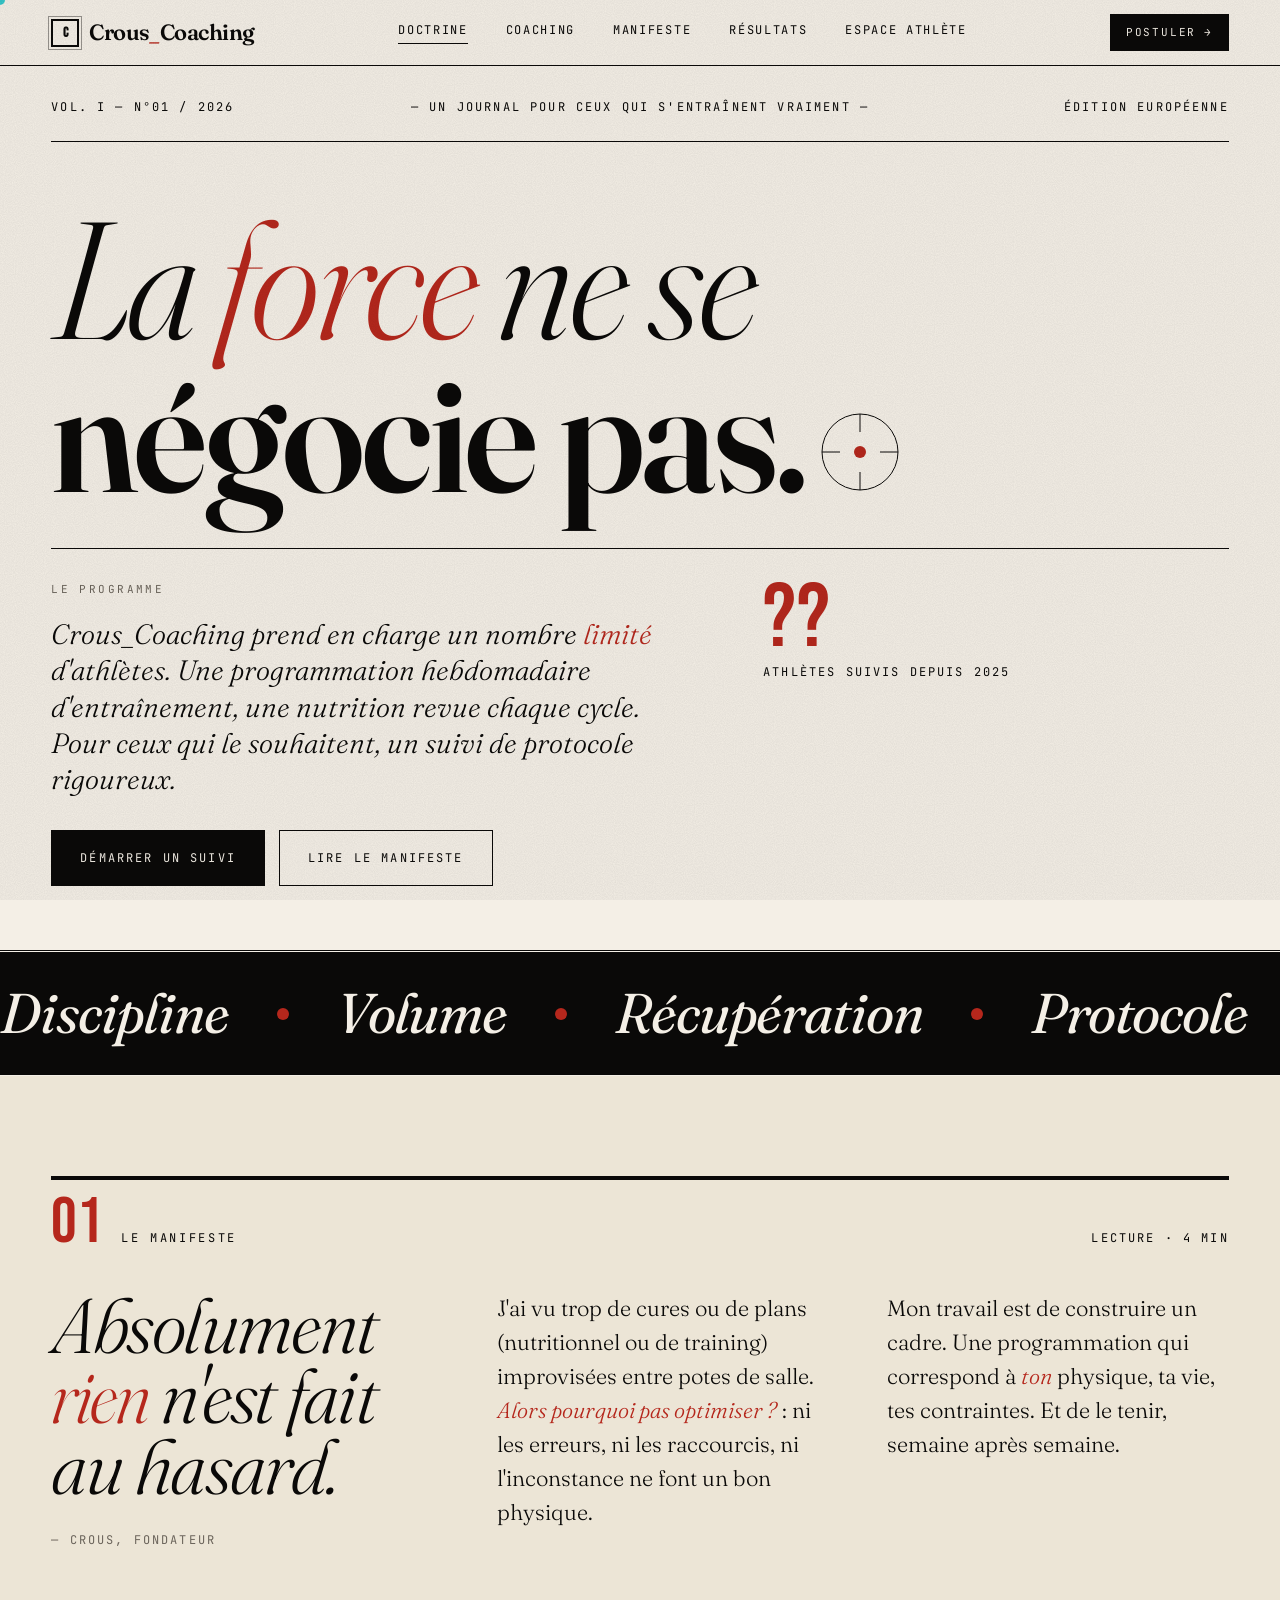
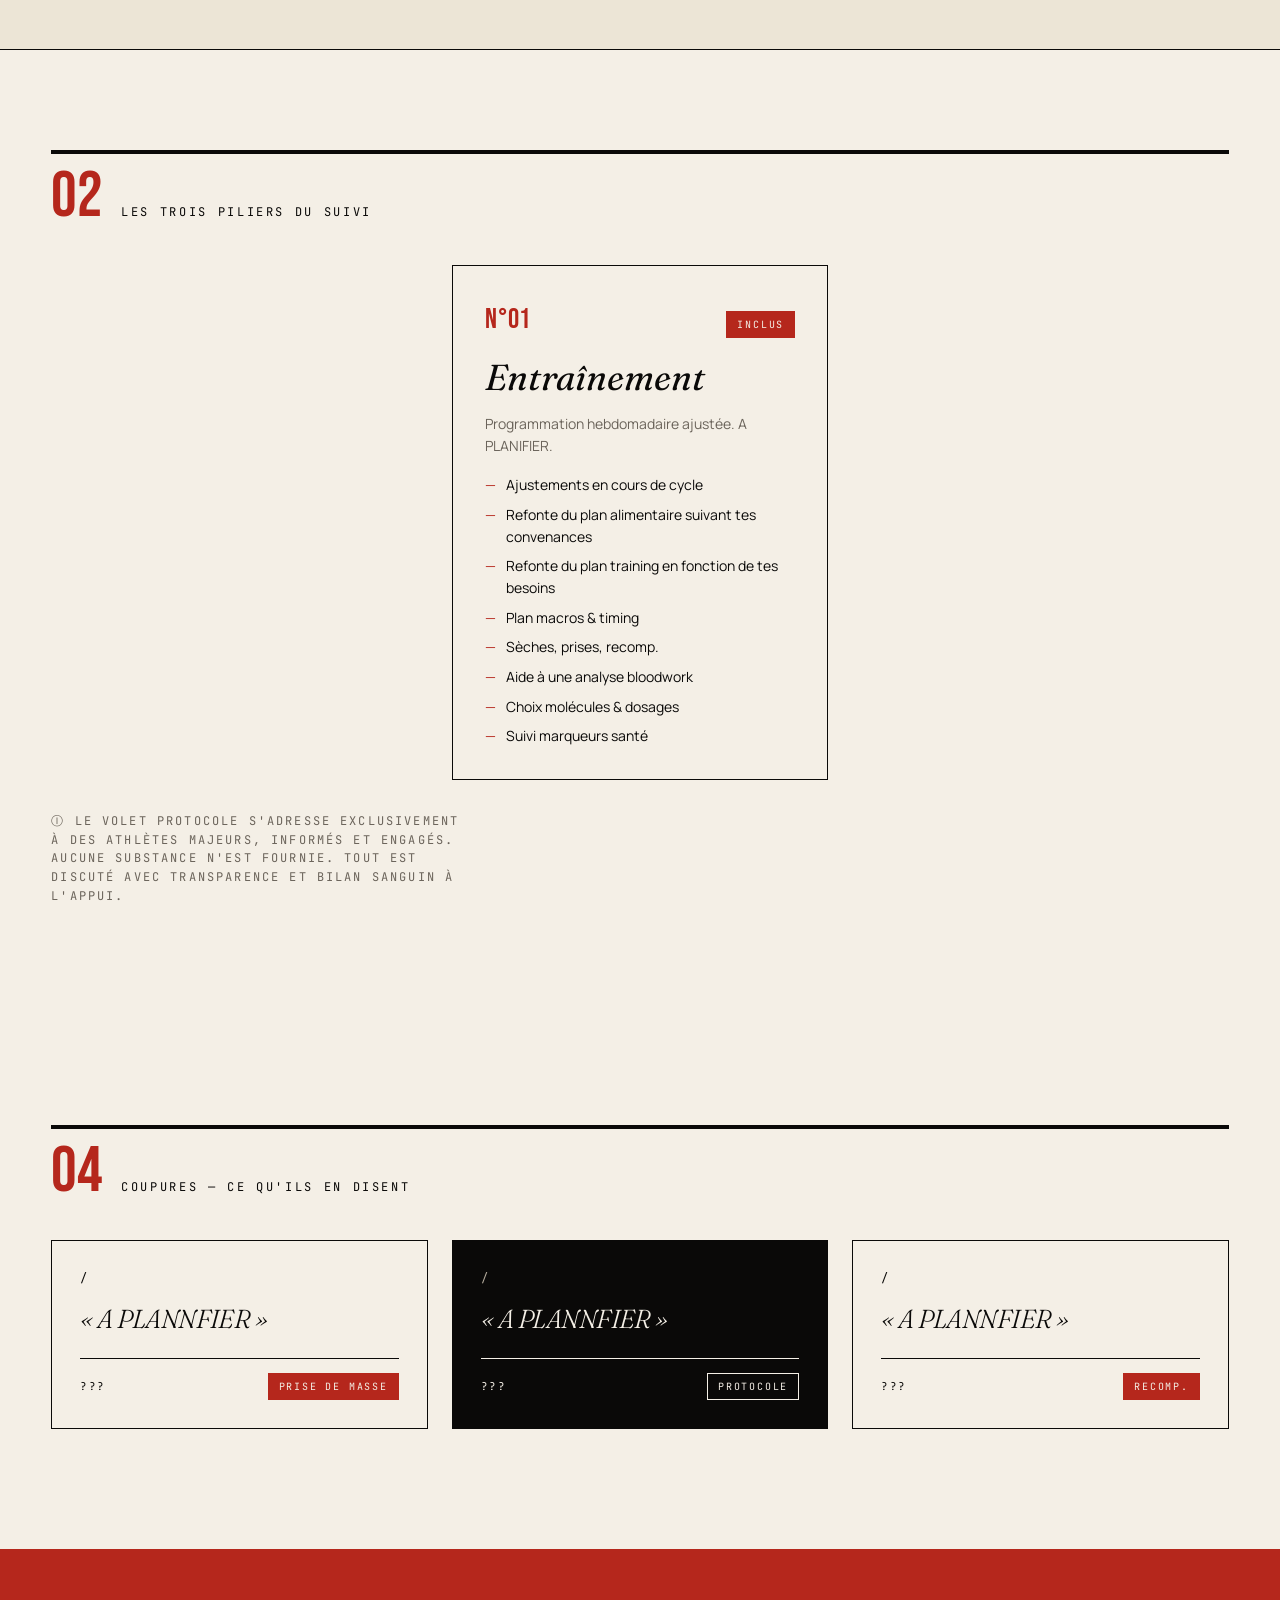
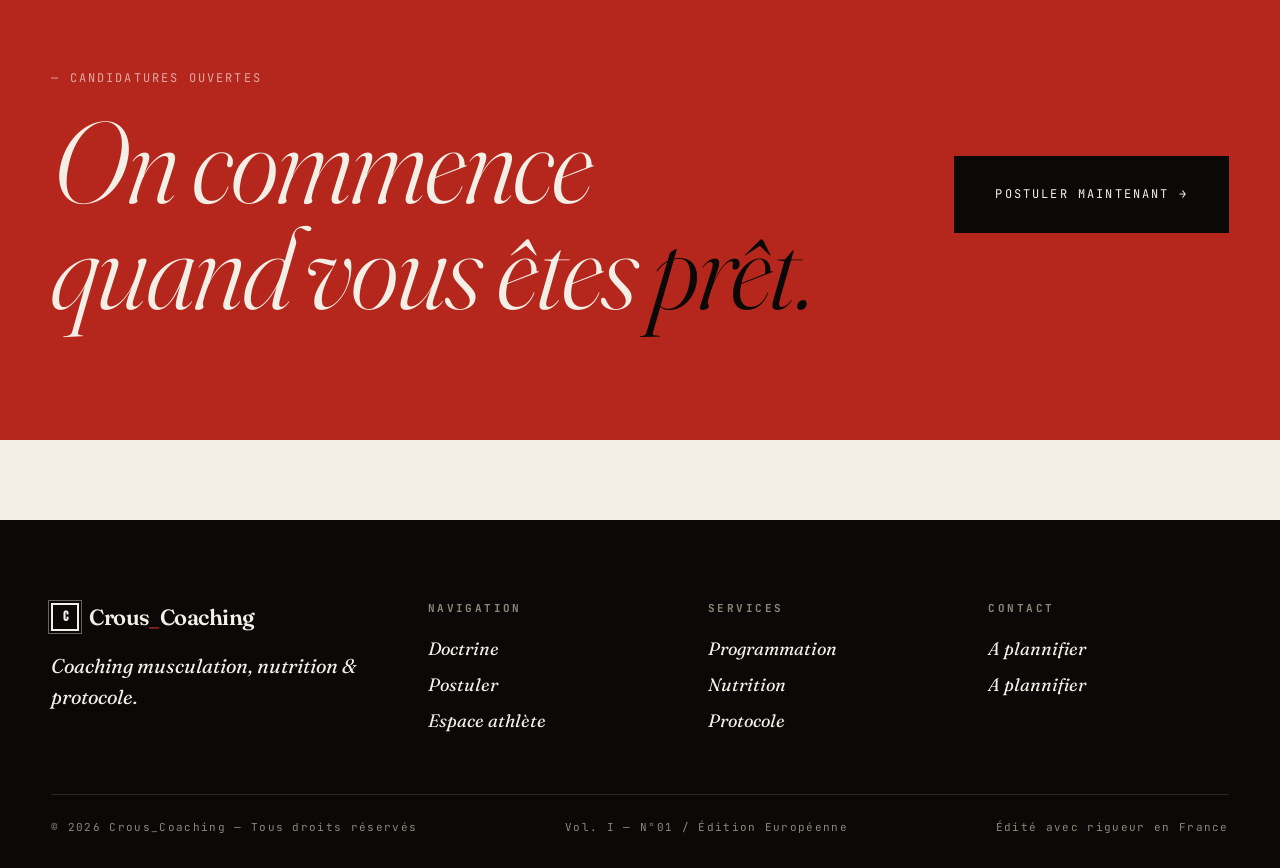
==== index.html @ b06988d4 "Update index.html" ====
<!DOCTYPE html>
<html lang="fr">
<head>
  <meta charset="UTF-8" />
  <meta name="viewport" content="width=device-width, initial-scale=1.0" />
  <meta name="description" content="Crous_Coaching — coaching musculation, nutrition et protocole. Programmation sur-mesure pour athlètes engagés." />
  <title>Crous_Coaching — Iron Doctrine</title>
  <link rel="stylesheet" href="style.css" />

  <link rel="manifest" href="manifest.json" />
  <meta name="theme-color" content="#1A1612" />
  <meta name="apple-mobile-web-app-capable" content="yes" />
  <meta name="apple-mobile-web-app-status-bar-style" content="black-translucent" />
  <meta name="apple-mobile-web-app-title" content="C_Coaching" />
  <link rel="apple-touch-icon" href="icon-192.png" />
</head>
<body>

  <div class="cursor-dot" id="cursor"></div>

  <!-- ============ MASTHEAD ============ -->
  <header class="masthead">
    <div class="masthead__inner">
      <a href="index.html" class="brand">
        <span class="brand__mark">C</span>
        <span>Crous<em style="font-style: italic; color: var(--blood)">_</em>Coaching</span>
      </a>
      <nav class="nav-links">
        <a href="index.html" class="is-active">Doctrine</a>
        <a href="coaching.html">Coaching</a>
        <a href="#manifeste">Manifeste</a>
        <a href="#resultats">Résultats</a>
        <a href="login.html">Espace athlète</a>
      </nav>
      <a href="coaching.html" class="nav-cta">Postuler</a>
    </div>
  </header>

  <!-- ============ HERO ============ -->
  <section class="hero" style="border-bottom: 1px solid var(--ink);">
    <div class="wrap" style="padding-top: 32px; padding-bottom: 64px;">

      <!-- Cover metadata bar -->
      <div style="display: grid; grid-template-columns: 1fr auto 1fr; gap: 24px; align-items: center; padding-bottom: 24px;">
        <div class="kicker">Vol. I — N°01 / 2026</div>
        <div class="kicker" style="text-align: center;">— Un journal pour ceux qui s'entraînent vraiment —</div>
        <div class="kicker" style="text-align: right;">Édition Européenne</div>
      </div>
      <div class="rule"></div>

      <!-- Headline -->
      <div style="display: grid; grid-template-columns: 1fr; gap: 12px; padding: 60px 0 40px;">
        <h1 class="display" style="font-size: clamp(64px, 13vw, 200px);">
          La <em>force</em> ne se<br/>
          <span style="display:inline-flex; align-items: baseline; gap: 16px;">
            <strong>négocie pas.</strong>
            <svg width="80" height="80" viewBox="0 0 80 80" style="display:inline-block; flex-shrink:0;" aria-hidden="true">
              <circle cx="40" cy="40" r="38" fill="none" stroke="currentColor" stroke-width="1"/>
              <circle cx="40" cy="40" r="6" fill="var(--blood)"/>
              <line x1="40" y1="2" x2="40" y2="20" stroke="currentColor"/>
              <line x1="40" y1="60" x2="40" y2="78" stroke="currentColor"/>
              <line x1="2" y1="40" x2="20" y2="40" stroke="currentColor"/>
              <line x1="60" y1="40" x2="78" y2="40" stroke="currentColor"/>
            </svg>
          </span>
        </h1>
      </div>

      <!-- Sub-hero grid : lead text + key stats -->
      <div style="display: grid; grid-template-columns: 1.4fr 1fr; gap: 60px; border-top: 1px solid var(--ink); padding-top: 32px;">
        <div>
          <p class="eyebrow" style="margin-bottom: 18px;">Le programme</p>
          <p style="font-family: var(--ff-display); font-style: italic; font-weight: 300; font-size: clamp(20px, 2.2vw, 28px); line-height: 1.3; max-width: 56ch;">
            Crous_Coaching prend en charge un nombre <em style="color: var(--blood);">limité</em> d'athlètes.
            Une programmation hebdomadaire d'entraînement, une nutrition revue chaque cycle.
            Pour ceux qui le souhaitent, un suivi de protocole rigoureux.
          </p>
          <div style="display: flex; gap: 14px; flex-wrap: wrap; margin-top: 32px;">
            <a href="coaching.html" class="btn">Démarrer un suivi</a>
            <a href="#manifeste" class="btn btn--ghost">Lire le manifeste</a>
          </div>
        </div>
        <aside style="display: grid; gap: 24px; align-content: start;">
          <div>
            <div class="stat-num" style="font-size: 90px; color: var(--blood);">??</div>
            <div class="kicker" style="margin-top: 6px;">Athlètes suivis depuis 2025</div>
          </div>
          <div style="display: grid; grid-template-columns: 1fr 1fr; gap: 24px;">
          </div>
        </aside>
      </div>

    </div>
  </section>

  <!-- ============ MARQUEE ============ -->
  <div class="marquee">
    <div class="marquee__track">
      <span>
        Discipline <span class="dot"></span>
        Volume <span class="dot"></span>
        Récupération <span class="dot"></span>
        Protocole <span class="dot"></span>
        Nutrition <span class="dot"></span>
        Mesure <span class="dot"></span>
        Intensité <span class="dot"></span>
      </span>
      <span aria-hidden="true">
        Discipline <span class="dot"></span>
        Volume <span class="dot"></span>
        Récupération <span class="dot"></span>
        Protocole <span class="dot"></span>
        Nutrition <span class="dot"></span>
        Mesure <span class="dot"></span>
        Intensité <span class="dot"></span>
      </span>
    </div>
  </div>

  <!-- ============ MANIFESTE ============ -->
  <section id="manifeste" style="padding: 100px 0; background: var(--paper-2); border-bottom: 1px solid var(--ink);">
    <div class="wrap">
      <div class="section-tag">
        <div class="section-tag__num">01</div>
        <div class="section-tag__txt">Le manifeste</div>
        <div style="flex: 1;"></div>
        <div class="kicker hide-on-mobile">Lecture · 4 min</div>
      </div>

      <div style="display: grid; grid-template-columns: 1fr 2fr; gap: 80px;">
        <div>
          <h2 class="display" style="font-size: clamp(40px, 6vw, 92px);">
            Absolument <em>rien</em> n'est fait au hasard.
          </h2>
          <div class="kicker" style="margin-top: 28px; color: var(--stone);">— Crous, fondateur</div>
        </div>
        <div style="font-family: var(--ff-display); font-size: 22px; line-height: 1.55; font-weight: 300; columns: 2; column-gap: 48px;">
          <p style="margin-bottom: 1em;">
            J'ai vu trop de cures ou de plans (nutritionnel ou de training) improvisées
            entre potes de salle. <span style="color: var(--blood); font-style: italic;">Alors pourquoi pas optimiser ?</span> :
            ni les erreurs, ni les raccourcis, ni l'inconstance ne font un bon physique.
          </p>
          <p>
            Mon travail est de construire un cadre. Une programmation qui correspond
            à <em style="color: var(--blood);">ton</em> physique, ta vie, tes contraintes.
            Et de le tenir, semaine après semaine.
          </p>
        </div>
      </div>
    </div>
  </section>

  <!-- ============ TROIS PILIERS ============ -->
  <section id="piliers" style="padding: 100px 0;">
    <div class="wrap">
      <div class="section-tag">
        <div class="section-tag__num">02</div>
        <div class="section-tag__txt">Les trois piliers du suivi</div>
      </div>

      <div style="display: grid; grid-template-columns: repeat(3, 1fr); gap: 24px;">
        <div></div>
        <article class="card reveal">
          <div style="display: flex; justify-content: space-between; align-items: baseline;">
            <span class="card__num">N°01</span>
            <span class="tag tag--blood">Inclus</span>
          </div>
          <h3 class="card__title">Entraînement</h3>
          <p style="color: var(--stone); font-size: 14px;">
            Programmation hebdomadaire ajustée. A PLANIFIER.
          </p>
          <ul>
            <li>Ajustements en cours de cycle</li>
            <li>Refonte du plan alimentaire suivant tes convenances</li>
            <li>Refonte du plan training en fonction de tes besoins</li>
            <li>Plan macros & timing</li>
            <li>Sèches, prises, recomp.</li>
             <li>Aide à une analyse bloodwork</li>
            <li>Choix molécules &amp; dosages</li>
            <li>Suivi marqueurs santé</li>
          </ul>
        </article>
        <div></div>
      </div>

      <p class="kicker" style="margin-top: 32px; color: var(--stone); max-width: 60ch;">
        ⓘ Le volet protocole s'adresse exclusivement à des athlètes majeurs, informés et engagés.
        Aucune substance n'est fournie. Tout est discuté avec transparence et bilan sanguin à l'appui.
      </p>
    </div>
  </section>

  <!-- ============ TÉMOIGNAGES ============ -->
  <section style="padding: 120px 0;">
    <div class="wrap">
      <div class="section-tag">
        <div class="section-tag__num">04</div>
        <div class="section-tag__txt">Coupures — ce qu'ils en disent</div>
      </div>

      <div style="display: grid; grid-template-columns: repeat(3, 1fr); gap: 24px;">

        <figure style="border: 1px solid var(--ink); padding: 28px; position: relative;">
          <div class="kicker" style="margin-bottom: 16px;">/</div>
          <blockquote class="display" style="font-size: 26px; line-height: 1.25;">
            « A PLANNFIER »
          </blockquote>
          <figcaption style="margin-top: 22px; display: flex; justify-content: space-between; align-items: center; border-top: 1px solid var(--ink); padding-top: 14px;">
            <span style="font-family: var(--ff-mono); font-size: 11px; letter-spacing: .14em; text-transform: uppercase;">???</span>
            <span class="tag tag--blood">Prise de masse</span>
          </figcaption>
        </figure>

        <figure style="border: 1px solid var(--ink); padding: 28px; background: var(--ink); color: var(--paper);">
          <div class="kicker" style="margin-bottom: 16px; color: #B5AC9D;">/</div>
          <blockquote class="display" style="font-size: 26px; line-height: 1.25;">
             « A PLANNFIER »         
          </blockquote>
          <figcaption style="margin-top: 22px; display: flex; justify-content: space-between; align-items: center; border-top: 1px solid var(--paper); padding-top: 14px;">
            <span style="font-family: var(--ff-mono); font-size: 11px; letter-spacing: .14em; text-transform: uppercase;">???</span>
            <span class="tag" style="border-color: var(--paper);">Protocole</span>
          </figcaption>
        </figure>

        <figure style="border: 1px solid var(--ink); padding: 28px; position: relative;">
          <div class="kicker" style="margin-bottom: 16px;">/</div>
          <blockquote class="display" style="font-size: 26px; line-height: 1.25;">
            « A PLANNFIER »         
          </blockquote>
          <figcaption style="margin-top: 22px; display: flex; justify-content: space-between; align-items: center; border-top: 1px solid var(--ink); padding-top: 14px;">
            <span style="font-family: var(--ff-mono); font-size: 11px; letter-spacing: .14em; text-transform: uppercase;">???</span>
            <span class="tag tag--blood">Recomp.</span>
          </figcaption>
        </figure>

      </div>
    </div>
  </section>

  <!-- ============ CTA FINAL ============ -->
  <section style="background: var(--blood); color: var(--paper); padding: 120px 0;">
    <div class="wrap">
      <div style="display: grid; grid-template-columns: 1fr auto; gap: 40px; align-items: center;">
        <div>
          <div class="kicker" style="color: rgba(255,255,255,.6); margin-bottom: 20px;">— Candidatures ouvertes</div>
          <h2 class="display" style="font-size: clamp(48px, 9vw, 140px);">
            On commence<br/>quand vous êtes <em style="color: var(--ink);">prêt.</em>
          </h2>
        </div>
        <a href="coaching.html" class="btn" style="--bg: var(--ink); border-color: var(--ink); padding: 28px 40px;">
          Postuler maintenant →
        </a>
      </div>
    </div>
  </section>

  <!-- ============ FOOTER ============ -->
  <footer class="colophon">
    <div class="wrap">
      <div class="colophon__grid">
        <div>
          <div class="brand" style="color: var(--paper); margin-bottom: 16px;">
            <span class="brand__mark">C</span>
            <span>Crous<em style="font-style: italic; color: var(--blood)">_</em>Coaching</span>
          </div>
          <p style="font-family: var(--ff-display); font-style: italic; font-size: 20px; max-width: 32ch;">
            Coaching musculation, nutrition &amp; protocole.
          </p>
        </div>
        <div>
          <h4>Navigation</h4>
          <ul>
            <li><a href="index.html">Doctrine</a></li>
            <li><a href="coaching.html">Postuler</a></li>
            <li><a href="login.html">Espace athlète</a></li>
          </ul>
        </div>
        <div>
          <h4>Services</h4>
          <ul>
            <li><a href="coaching.html#offres">Programmation</a></li>
            <li><a href="coaching.html#offres">Nutrition</a></li>
            <li><a href="coaching.html#offres">Protocole</a></li>
          </ul>
        </div>
        <div>
          <h4>Contact</h4>
          <ul>
            <li><a href="mailto:hello@crous-coaching.fr">A plannifier</a></li>
            <li><a href="#">A plannifier</a></li>
          </ul>
        </div>
      </div>
      <div class="colophon__bottom">
        <span>© 2026 Crous_Coaching — Tous droits réservés</span>
        <span>Vol. I — N°01 / Édition Européenne</span>
        <span>Édité avec rigueur en France</span>
      </div>
    </div>
  </footer>

  <script>
    // Custom cursor
    const cursor = document.getElementById('cursor');
    document.addEventListener('mousemove', (e) => {
      cursor.style.left = e.clientX + 'px';
      cursor.style.top  = e.clientY + 'px';
    });
    document.querySelectorAll('a, button, .card').forEach(el => {
      el.addEventListener('mouseenter', () => cursor.classList.add('lg'));
      el.addEventListener('mouseleave', () => cursor.classList.remove('lg'));
    });

    // Reveal on scroll
    const io = new IntersectionObserver((entries) => {
      entries.forEach(e => { if (e.isIntersecting) e.target.classList.add('in'); });
    }, { threshold: 0.15 });
    document.querySelectorAll('.reveal').forEach(el => io.observe(el));
  </script>

</body>
</html>
---- style.css ----
/* =============================================================
   CROUS_COACHING — IRON DOCTRINE
   A strength-sport editorial. Built like a print magazine.
   ============================================================= */

@import url("https://fonts.googleapis.com/css2?family=Fraunces:ital,opsz,wght@0,9..144,300..900;1,9..144,300..900&family=Bebas+Neue&family=Manrope:wght@300;400;500;600;700&family=JetBrains+Mono:wght@400;500&display=swap");

:root {
  --ink: #0A0908;
  --paper: #F4EFE6;
  --paper-2: #ECE5D6;
  --blood: #B5271C;
  --rust: #8A1F16;
  --gold: #A87E3F;
  --smoke: #1A1815;
  --stone: #6B645B;
  --hair: #2A2724;

  --ff-display: "Fraunces", "Times New Roman", serif;
  --ff-stat:    "Bebas Neue", "Impact", sans-serif;
  --ff-body:    "Manrope", system-ui, sans-serif;
  --ff-mono:    "JetBrains Mono", ui-monospace, monospace;

  --measure: 1320px;
  --gutter: clamp(20px, 4vw, 64px);
  --rule: 1px solid currentColor;
}

* { box-sizing: border-box; margin: 0; padding: 0; }

html, body {
  background: var(--paper);
  color: var(--ink);
  font-family: var(--ff-body);
  font-size: 16px;
  line-height: 1.55;
  -webkit-font-smoothing: antialiased;
  text-rendering: optimizeLegibility;
  scroll-behavior: smooth;
}

body.dark { background: var(--ink); color: var(--paper); }
body.dark a { color: var(--paper); }

a { color: inherit; text-decoration: none; }

img, svg { display: block; max-width: 100%; }

button, input, textarea, select {
  font: inherit;
  color: inherit;
  background: transparent;
  border: none;
  outline: none;
}

/* --- GRAIN OVERLAY (gives every page a printed-paper feel) --- */
body::before {
  content: "";
  position: fixed;
  inset: 0;
  pointer-events: none;
  z-index: 9999;
  opacity: .35;
  mix-blend-mode: multiply;
  background-image: url("data:image/svg+xml;utf8,<svg xmlns='http://www.w3.org/2000/svg' width='240' height='240'><filter id='n'><feTurbulence type='fractalNoise' baseFrequency='0.9' numOctaves='2' seed='5'/><feColorMatrix values='0 0 0 0 0  0 0 0 0 0  0 0 0 0 0  0 0 0 .22 0'/></filter><rect width='240' height='240' filter='url(%23n)'/></svg>");
}
body.dark::before { mix-blend-mode: screen; opacity: .22; }

/* --- CUSTOM CURSOR (a small red disc tracks the pointer) --- */
.cursor-dot {
  position: fixed;
  top: 0; left: 0;
  width: 10px; height: 10px;
  background: var(--blood);
  border-radius: 50%;
  pointer-events: none;
  z-index: 10000;
  transform: translate(-50%, -50%);
  mix-blend-mode: difference;
  transition: width .25s, height .25s;
}
.cursor-dot.lg { width: 36px; height: 36px; }
@media (pointer: coarse) { .cursor-dot { display: none; } }

/* =============================================================
   TYPOGRAPHY
   ============================================================= */

.display {
  font-family: var(--ff-display);
  font-weight: 300;
  font-style: italic;
  letter-spacing: -0.02em;
  line-height: .92;
}
.display em {
  font-style: italic;
  font-variation-settings: "opsz" 144;
  color: var(--blood);
}
.display strong { font-weight: 600; font-style: normal; }

.eyebrow {
  font-family: var(--ff-mono);
  font-size: 11px;
  text-transform: uppercase;
  letter-spacing: .22em;
  color: var(--stone);
}
body.dark .eyebrow { color: #8E8779; }

.stat-num {
  font-family: var(--ff-stat);
  font-weight: 400;
  letter-spacing: .01em;
  line-height: .85;
}

.kicker {
  font-family: var(--ff-mono);
  font-size: 12px;
  letter-spacing: .18em;
  text-transform: uppercase;
}

/* =============================================================
   LAYOUT PRIMITIVES
   ============================================================= */

.wrap { width: 100%; max-width: var(--measure); margin: 0 auto; padding: 0 var(--gutter); }

.rule    { border-top: 1px solid var(--ink); }
.dark .rule { border-color: var(--paper); }
.rule--thick { border-top: 4px solid var(--ink); }
.dark .rule--thick { border-color: var(--paper); }

/* =============================================================
   NAVIGATION (top bar — like a magazine masthead)
   ============================================================= */

.masthead {
  border-bottom: 1px solid var(--ink);
  position: sticky; top: 0; z-index: 50;
  background: var(--paper);
  backdrop-filter: blur(6px);
}
body.dark .masthead {
  background: rgba(10,9,8,.9);
  border-color: var(--paper);
}

.masthead__inner {
  display: grid;
  grid-template-columns: auto 1fr auto;
  align-items: center;
  gap: 24px;
  padding: 14px var(--gutter);
}

.brand {
  display: flex; align-items: center; gap: 10px;
  font-family: var(--ff-display);
  font-weight: 600;
  font-size: 22px;
  letter-spacing: -.02em;
}
.brand__mark {
  width: 28px; height: 28px;
  border: 2px solid currentColor;
  display: grid; place-items: center;
  font-family: var(--ff-stat); font-size: 14px;
  position: relative;
}
.brand__mark::after {
  content: ""; position: absolute; inset: -5px;
  border: 1px solid currentColor; opacity: .4;
}

.nav-links {
  display: flex;
  gap: clamp(18px, 3vw, 38px);
  justify-content: center;
}
.nav-links a {
  font-family: var(--ff-mono);
  font-size: 12px;
  text-transform: uppercase;
  letter-spacing: .14em;
  position: relative;
  padding-bottom: 4px;
}
.nav-links a::after {
  content: "";
  position: absolute; left: 0; bottom: 0;
  width: 0; height: 1px; background: currentColor;
  transition: width .35s cubic-bezier(.2,.7,.3,1);
}
.nav-links a:hover::after { width: 100%; }
.nav-links a.is-active::after { width: 100%; }

.nav-cta {
  display: inline-flex; align-items: center; gap: 8px;
  background: var(--ink); color: var(--paper);
  padding: 10px 16px;
  font-family: var(--ff-mono);
  font-size: 11px;
  letter-spacing: .16em;
  text-transform: uppercase;
  transition: background .2s;
}
body.dark .nav-cta { background: var(--paper); color: var(--ink); }
.nav-cta:hover { background: var(--blood); color: var(--paper); }
.nav-cta::after { content: "→"; }

@media (max-width: 760px) {
  .nav-links { display: none; }
}

/* =============================================================
   BUTTONS
   ============================================================= */

.btn {
  --bg: var(--ink); --fg: var(--paper);
  display: inline-flex; align-items: center; gap: 12px;
  padding: 18px 28px;
  background: var(--bg); color: var(--fg);
  font-family: var(--ff-mono);
  font-size: 12px;
  letter-spacing: .18em;
  text-transform: uppercase;
  border: 1px solid var(--bg);
  cursor: pointer;
  position: relative;
  overflow: hidden;
  transition: transform .15s;
}
.btn::before {
  content: ""; position: absolute; inset: 0;
  background: var(--blood);
  transform: translateY(101%);
  transition: transform .3s cubic-bezier(.2,.7,.3,1);
}
.btn > * { position: relative; z-index: 1; }
.btn:hover::before { transform: translateY(0); }
.btn:hover { color: var(--paper); }
.btn:active { transform: translate(1px, 1px); }

.btn--ghost {
  --bg: transparent; --fg: var(--ink);
  border-color: var(--ink);
}
body.dark .btn--ghost { --fg: var(--paper); border-color: var(--paper); }

.btn--blood { --bg: var(--blood); --fg: var(--paper); border-color: var(--blood); }
.btn--blood::before { background: var(--ink); }

/* =============================================================
   SECTION HEADER (numbered brutalist labels)
   ============================================================= */

.section-tag {
  display: flex; align-items: baseline; gap: 18px;
  border-top: 4px solid currentColor;
  padding-top: 16px;
  margin-bottom: 40px;
}
.section-tag__num {
  font-family: var(--ff-stat);
  font-size: 64px;
  line-height: .85;
  color: var(--blood);
}
.section-tag__txt {
  font-family: var(--ff-mono);
  font-size: 12px;
  letter-spacing: .22em;
  text-transform: uppercase;
}

/* =============================================================
   MARQUEE
   ============================================================= */

.marquee {
  border-top: 1px solid currentColor;
  border-bottom: 1px solid currentColor;
  overflow: hidden;
  background: var(--ink); color: var(--paper);
  padding: 18px 0;
}
.marquee__track {
  display: flex; gap: 48px;
  white-space: nowrap;
  animation: scroll 38s linear infinite;
  font-family: var(--ff-display); font-style: italic;
  font-size: clamp(28px, 5vw, 56px);
  letter-spacing: -.02em;
}
.marquee__track > span { display: inline-flex; gap: 48px; }
.marquee__track .dot {
  display: inline-block; width: 12px; height: 12px;
  background: var(--blood); border-radius: 50%;
  align-self: center;
}
@keyframes scroll {
  to { transform: translateX(-50%); }
}

/* =============================================================
   FORM
   ============================================================= */

.field {
  border-bottom: 1px solid currentColor;
  padding: 18px 0 10px;
  position: relative;
}
.field label {
  display: block;
  font-family: var(--ff-mono);
  font-size: 10px;
  letter-spacing: .22em;
  text-transform: uppercase;
  color: var(--stone);
  margin-bottom: 6px;
}
body.dark .field label { color: #8E8779; }
.field input,
.field textarea,
.field select {
  width: 100%;
  font-family: var(--ff-display);
  font-size: 22px;
  font-style: italic;
  font-weight: 300;
}
.field textarea { resize: vertical; min-height: 80px; }
.field--active label { color: var(--blood); }

/* =============================================================
   FOOTER (colophon-style)
   ============================================================= */

footer.colophon {
  background: var(--ink); color: var(--paper);
  padding: 80px var(--gutter) 32px;
  margin-top: 80px;
}
footer.colophon .wrap { padding: 0; }
.colophon__grid {
  display: grid;
  grid-template-columns: 1.4fr 1fr 1fr 1fr;
  gap: 40px;
  margin-bottom: 60px;
}
.colophon h4 {
  font-family: var(--ff-mono);
  font-size: 11px;
  letter-spacing: .22em;
  text-transform: uppercase;
  color: #8E8779;
  margin-bottom: 18px;
}
.colophon ul { list-style: none; display: grid; gap: 8px; }
.colophon ul a { font-family: var(--ff-display); font-size: 18px; font-style: italic; }
.colophon ul a:hover { color: var(--blood); }
.colophon__bottom {
  border-top: 1px solid #2A2724;
  padding-top: 24px;
  display: flex; justify-content: space-between;
  flex-wrap: wrap; gap: 12px;
  font-family: var(--ff-mono); font-size: 11px;
  letter-spacing: .12em;
  color: #8E8779;
}
@media (max-width: 720px) {
  .colophon__grid { grid-template-columns: 1fr 1fr; }
}

/* =============================================================
   CARDS (used on offers + dashboard)
   ============================================================= */

.card {
  border: 1px solid currentColor;
  padding: 32px;
  background: var(--paper);
  display: flex; flex-direction: column;
  gap: 18px;
  position: relative;
  transition: transform .25s, background .25s, color .25s;
}
.card:hover { transform: translateY(-4px); }
.card--ink { background: var(--ink); color: var(--paper); }
.card--blood { background: var(--blood); color: var(--paper); border-color: var(--blood); }

.card__num {
  font-family: var(--ff-stat); font-size: 28px;
  color: var(--blood);
}
.card--ink .card__num { color: var(--paper); }
.card__title {
  font-family: var(--ff-display); font-style: italic;
  font-weight: 400; font-size: 36px; line-height: 1;
}

.card ul { list-style: none; display: grid; gap: 8px; }
.card ul li {
  font-family: var(--ff-body); font-size: 14px;
  display: flex; gap: 10px; align-items: baseline;
}
.card ul li::before {
  content: "—"; color: var(--blood); flex-shrink: 0;
}
.card--ink ul li::before { color: var(--paper); }

.card__price {
  font-family: var(--ff-stat); font-size: 56px;
  margin-top: auto; line-height: 1;
}
.card__price small {
  font-family: var(--ff-mono); font-size: 11px;
  letter-spacing: .2em; display: block;
  margin-top: 4px; color: var(--stone);
}
.card--ink .card__price small,
.card--blood .card__price small { color: rgba(255,255,255,.55); }

/* =============================================================
   TAGS
   ============================================================= */

.tag {
  display: inline-flex; align-items: center; gap: 6px;
  padding: 5px 10px;
  border: 1px solid currentColor;
  font-family: var(--ff-mono);
  font-size: 10px;
  letter-spacing: .18em;
  text-transform: uppercase;
}
.tag--blood { background: var(--blood); color: var(--paper); border-color: var(--blood); }
.tag--ghost { background: transparent; }

/* =============================================================
   UTILITIES
   ============================================================= */

.flex { display: flex; }
.grid { display: grid; }
.hide-on-mobile { display: initial; }
@media (max-width: 720px) {
  .hide-on-mobile { display: none; }
}

.reveal {
  opacity: 0; transform: translateY(20px);
  transition: opacity .9s cubic-bezier(.2,.7,.3,1), transform .9s cubic-bezier(.2,.7,.3,1);
}
.reveal.in { opacity: 1; transform: none; }

/* =============================================================
   DASHBOARD-SPECIFIC
   ============================================================= */

.shell {
  display: grid;
  grid-template-columns: 280px 1fr;
  min-height: 100vh;
}
.shell__side {
  background: var(--ink); color: var(--paper);
  padding: 28px 22px;
  display: flex; flex-direction: column;
  position: sticky; top: 0; height: 100vh;
}
.shell__main { padding: 40px var(--gutter); }
@media (max-width: 880px) {
  .shell { grid-template-columns: 1fr; }
  .shell__side { position: relative; height: auto; }
}

.side-nav { display: flex; flex-direction: column; gap: 4px; margin-top: 32px; }
.side-nav a {
  display: flex; align-items: center; gap: 12px;
  padding: 12px 14px;
  font-family: var(--ff-mono); font-size: 12px;
  letter-spacing: .14em; text-transform: uppercase;
  border-left: 2px solid transparent;
  transition: background .2s, border-color .2s;
}
.side-nav a:hover { background: rgba(255,255,255,.04); }
.side-nav a.is-active { border-color: var(--blood); background: rgba(181,39,28,.12); }
.side-nav a .ix { font-family: var(--ff-stat); font-size: 18px; color: var(--blood); }

.shell__user {
  margin-top: auto; padding-top: 20px;
  border-top: 1px solid #2A2724;
  display: flex; gap: 12px; align-items: center;
}
.avatar {
  width: 38px; height: 38px;
  border: 1px solid currentColor;
  display: grid; place-items: center;
  font-family: var(--ff-stat); font-size: 16px;
}

.panel {
  display: none;
  animation: panelIn .4s cubic-bezier(.2,.7,.3,1);
}
.panel.is-active { display: block; }
@keyframes panelIn {
  from { opacity: 0; transform: translateY(8px); }
  to { opacity: 1; transform: none; }
}

.panel-head {
  display: flex; justify-content: space-between; align-items: flex-end;
  gap: 24px; flex-wrap: wrap;
  margin-bottom: 32px;
  padding-bottom: 18px;
  border-bottom: 1px solid var(--ink);
}
.panel-head h1 {
  font-family: var(--ff-display); font-style: italic;
  font-weight: 300; font-size: clamp(40px, 6vw, 84px);
  line-height: .9; letter-spacing: -.02em;
}
.panel-head h1 .num {
  font-family: var(--ff-stat); font-style: normal;
  font-size: 28px; color: var(--blood);
  vertical-align: super; margin-right: 12px;
}

/* Editor rows for training/diet/protocol */
.entry-list { display: grid; gap: 0; border-top: 1px solid var(--ink); }
.entry {
  display: grid;
  grid-template-columns: 60px 1.2fr 1fr 100px;
  gap: 16px;
  padding: 16px 0;
  border-bottom: 1px solid var(--ink);
  align-items: baseline;
}
.entry__day {
  font-family: var(--ff-stat); font-size: 28px; color: var(--blood);
}
.entry__name {
  font-family: var(--ff-display); font-style: italic; font-size: 22px;
}
.entry__meta {
  font-family: var(--ff-mono); font-size: 12px; color: var(--stone);
  text-transform: uppercase; letter-spacing: .12em;
}
.entry__del {
  font-family: var(--ff-mono); font-size: 11px;
  letter-spacing: .18em; text-transform: uppercase;
  color: var(--stone); cursor: pointer; text-align: right;
}
.entry__del:hover { color: var(--blood); }

.entry-form {
  display: grid;
  grid-template-columns: 60px 1.2fr 1fr auto;
  gap: 16px; align-items: end;
  padding: 24px 0;
  border-top: 4px solid var(--ink);
  margin-top: 32px;
}
.entry-form .field { border-color: var(--ink); }
.entry-form button { white-space: nowrap; }
@media (max-width: 720px) {
  .entry, .entry-form { grid-template-columns: 1fr; }
  .entry__del { text-align: left; }
}

/* Admin client list */
.client-row {
  display: grid;
  grid-template-columns: 60px 1fr 1fr 1fr auto;
  gap: 16px; align-items: center;
  padding: 18px 0;
  border-bottom: 1px solid var(--ink);
  cursor: pointer;
  transition: background .2s, padding .2s;
}
.client-row:hover {
  background: var(--ink); color: var(--paper);
  padding-left: 12px; padding-right: 12px;
}
.client-row__num { font-family: var(--ff-stat); font-size: 22px; color: var(--blood); }
.client-row__name { font-family: var(--ff-display); font-style: italic; font-size: 22px; }
.client-row__meta { font-family: var(--ff-mono); font-size: 11px; letter-spacing: .15em; text-transform: uppercase; color: var(--stone); }
.client-row:hover .client-row__meta { color: #8E8779; }

/* Toast */
.toast {
  position: fixed; bottom: 24px; left: 50%;
  transform: translateX(-50%) translateY(80px);
  background: var(--ink); color: var(--paper);
  padding: 14px 24px;
  font-family: var(--ff-mono); font-size: 12px;
  letter-spacing: .14em; text-transform: uppercase;
  z-index: 200; transition: transform .35s cubic-bezier(.2,.7,.3,1);
  border-left: 4px solid var(--blood);
}
.toast.in { transform: translateX(-50%) translateY(0); }

/* Modal */
.modal {
  position: fixed; inset: 0;
  background: rgba(10,9,8,.7);
  display: none; align-items: center; justify-content: center;
  z-index: 100; padding: 24px;
}
.modal.in { display: flex; }
.modal__card {
  background: var(--paper); color: var(--ink);
  max-width: 560px; width: 100%;
  padding: 40px;
  border: 1px solid var(--ink);
  position: relative;
}
.modal__close {
  position: absolute; top: 12px; right: 14px;
  font-family: var(--ff-mono); font-size: 22px;
  cursor: pointer;
}
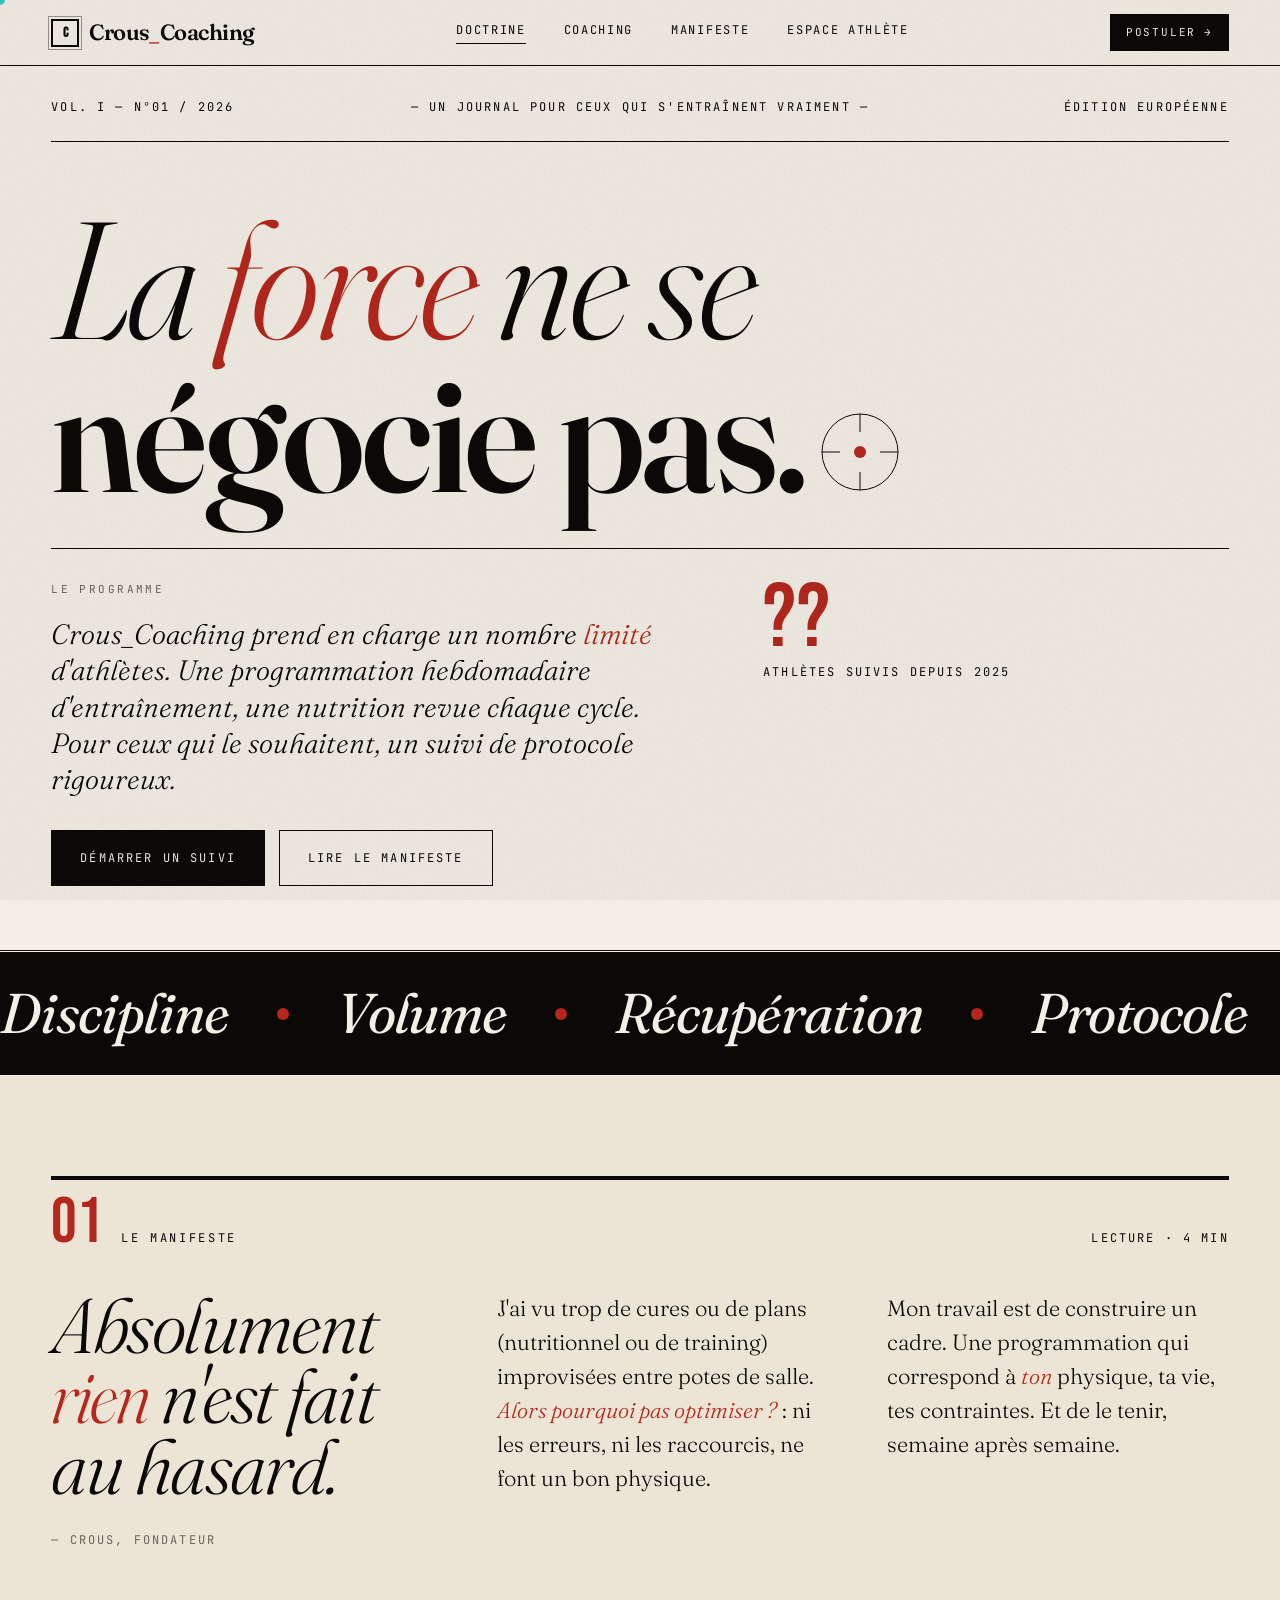
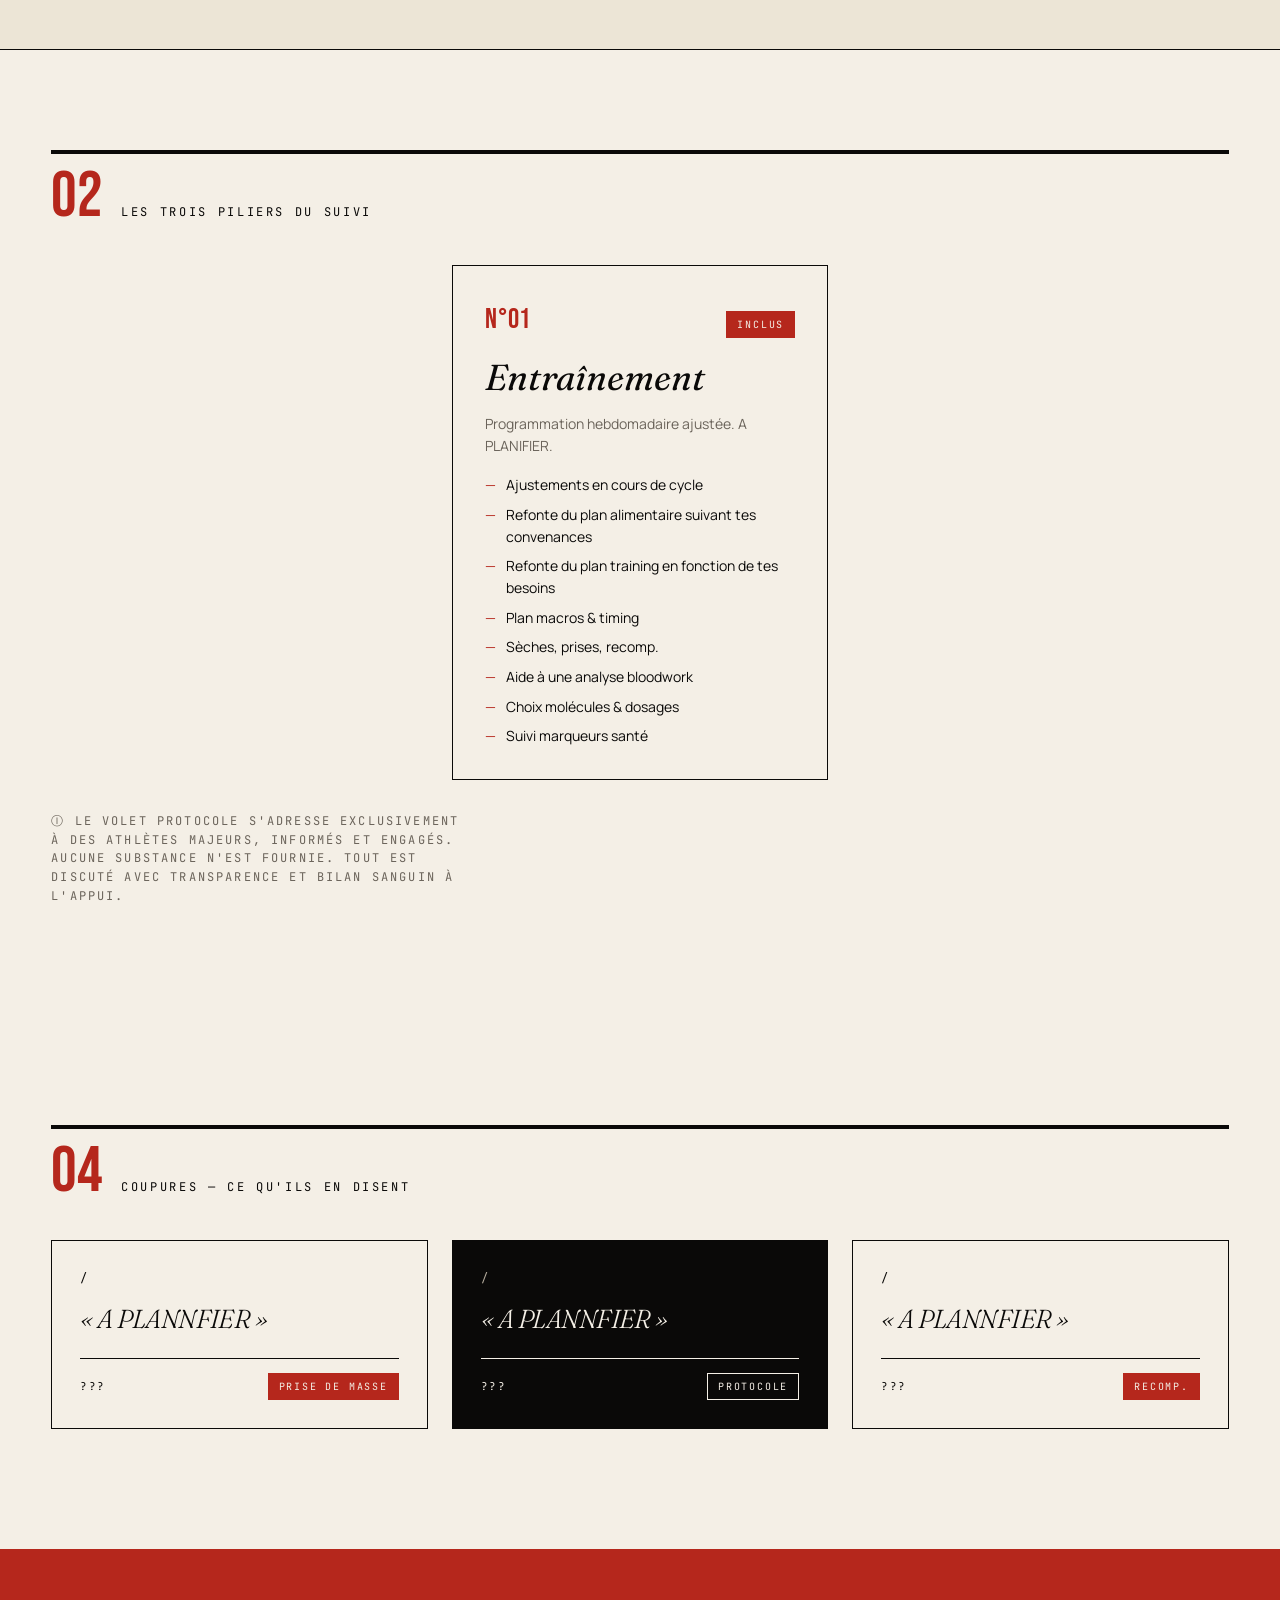
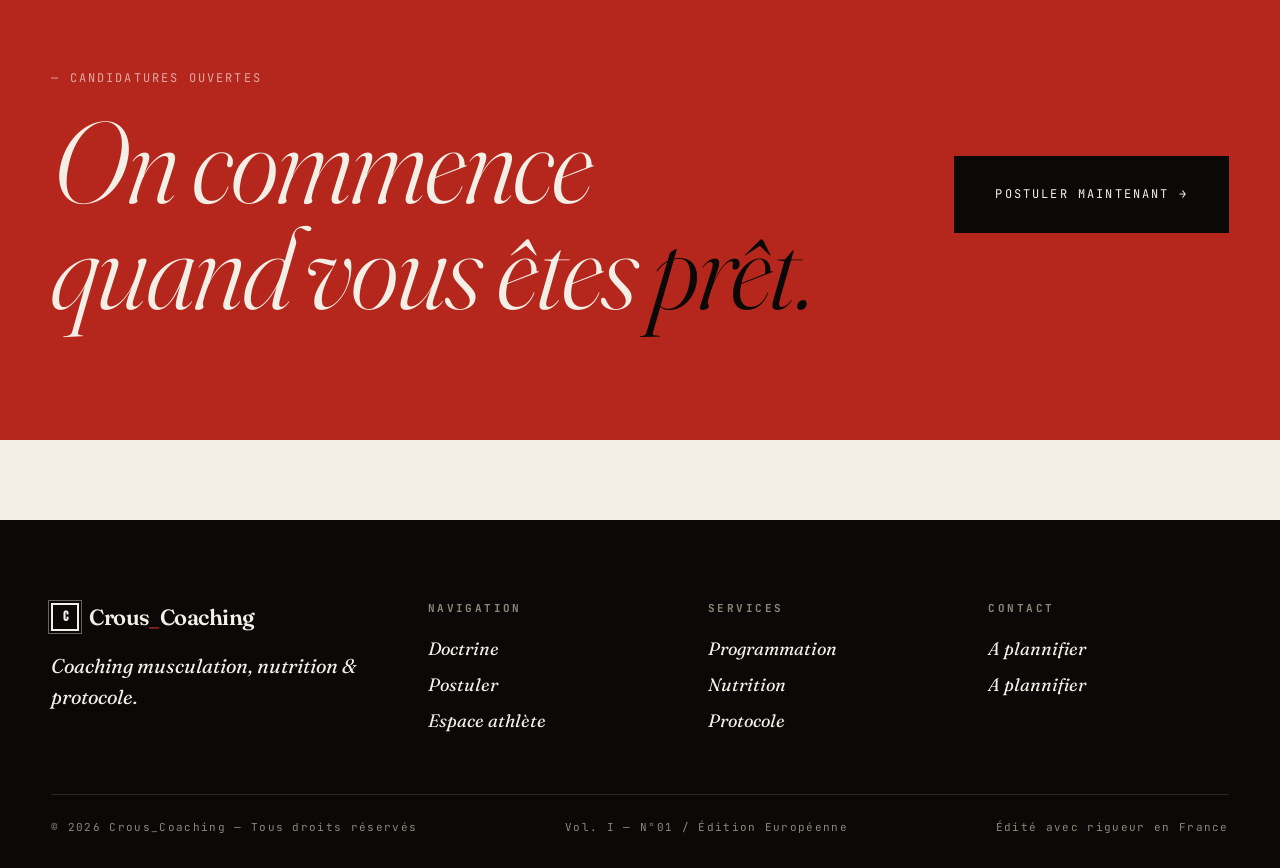
==== commit 997ae3fd: "Update index.html" ====
--- a/index.html
+++ b/index.html
@@ -29,7 +29,6 @@
         <a href="index.html" class="is-active">Doctrine</a>
         <a href="coaching.html">Coaching</a>
         <a href="#manifeste">Manifeste</a>
-        <a href="#resultats">Résultats</a>
         <a href="login.html">Espace athlète</a>
       </nav>
       <a href="coaching.html" class="nav-cta">Postuler</a>
@@ -138,7 +137,7 @@
           <p style="margin-bottom: 1em;">
             J'ai vu trop de cures ou de plans (nutritionnel ou de training) improvisées
             entre potes de salle. <span style="color: var(--blood); font-style: italic;">Alors pourquoi pas optimiser ?</span> :
-            ni les erreurs, ni les raccourcis, ni l'inconstance ne font un bon physique.
+            ni les erreurs, ni les raccourcis, ne font un bon physique.
           </p>
           <p>
             Mon travail est de construire un cadre. Une programmation qui correspond
@@ -318,5 +317,12 @@
     document.querySelectorAll('.reveal').forEach(el => io.observe(el));
   </script>
 
+  <script>
+    if ("serviceWorker" in navigator) {
+      window.addEventListener("load", () => {
+        navigator.serviceWorker.register("./service-worker.js").catch(console.warn);
+      });
+    }
+  </script>
 </body>
 </html>
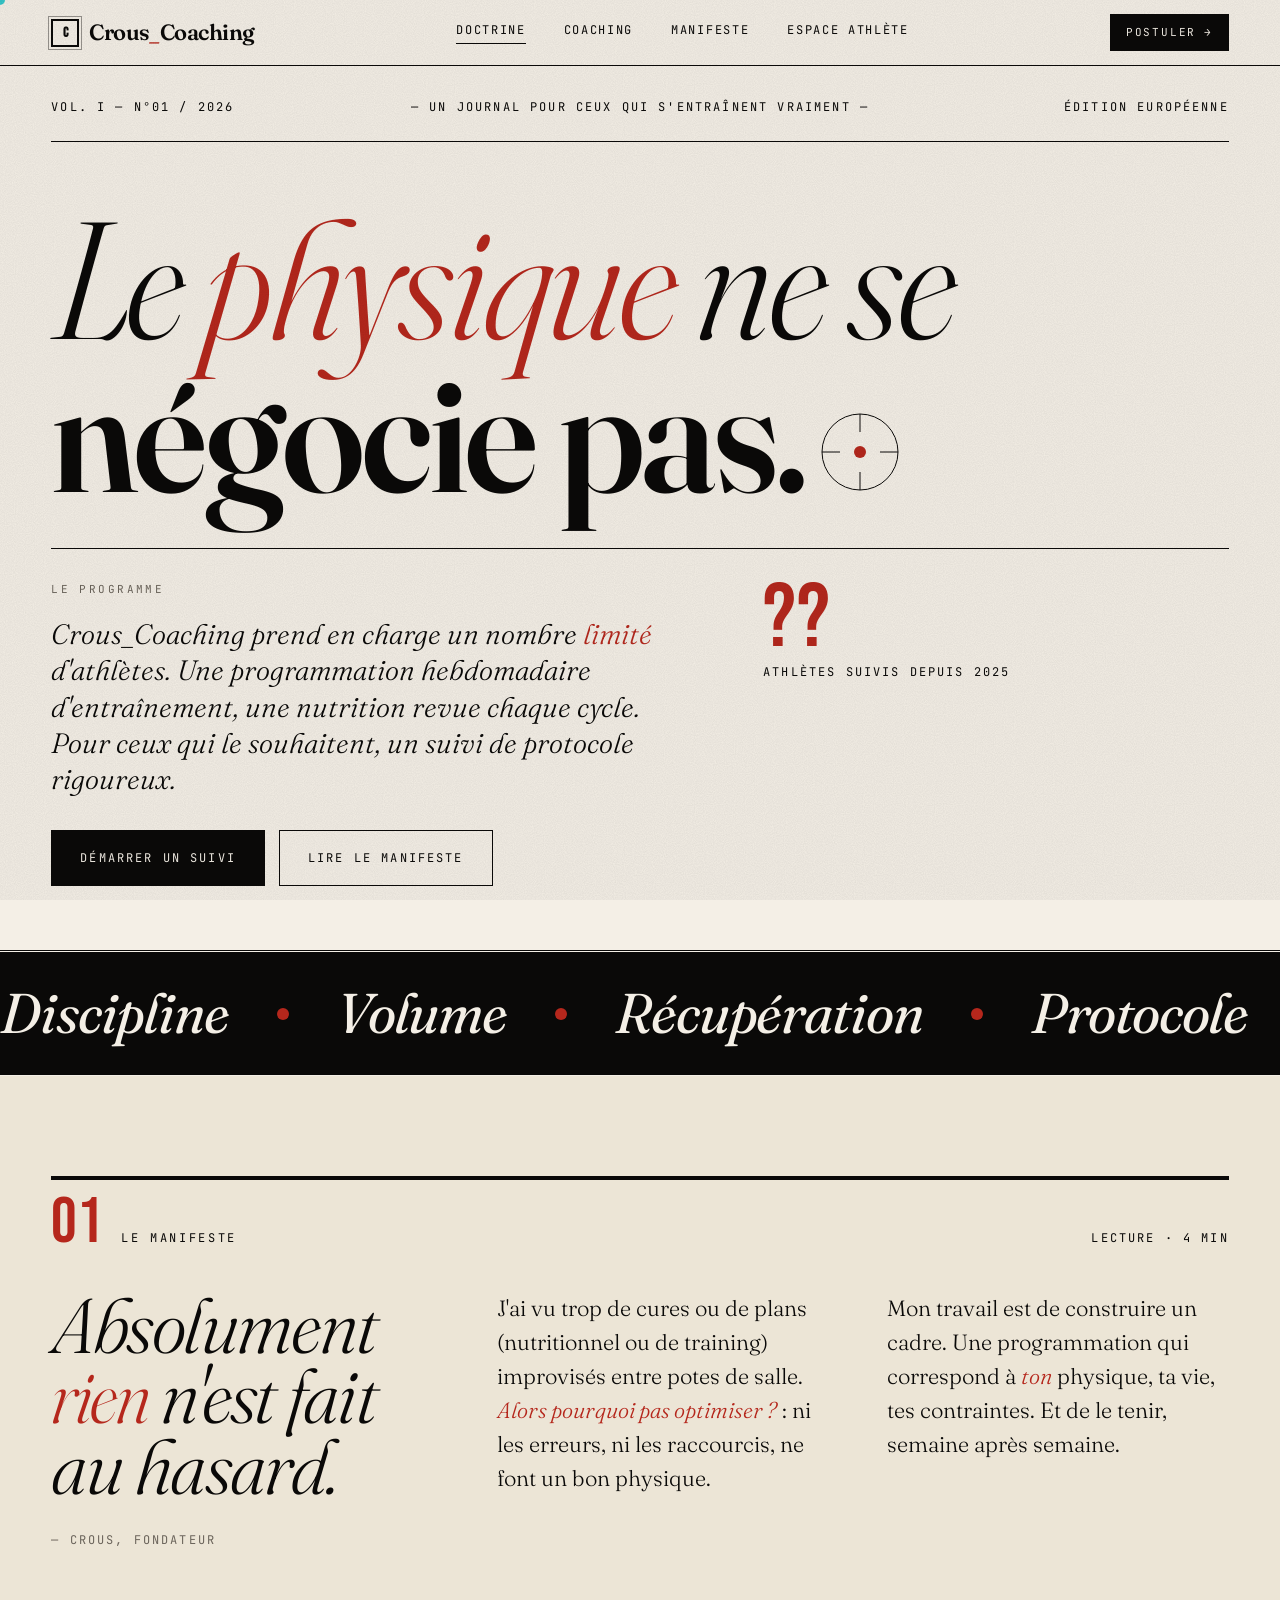
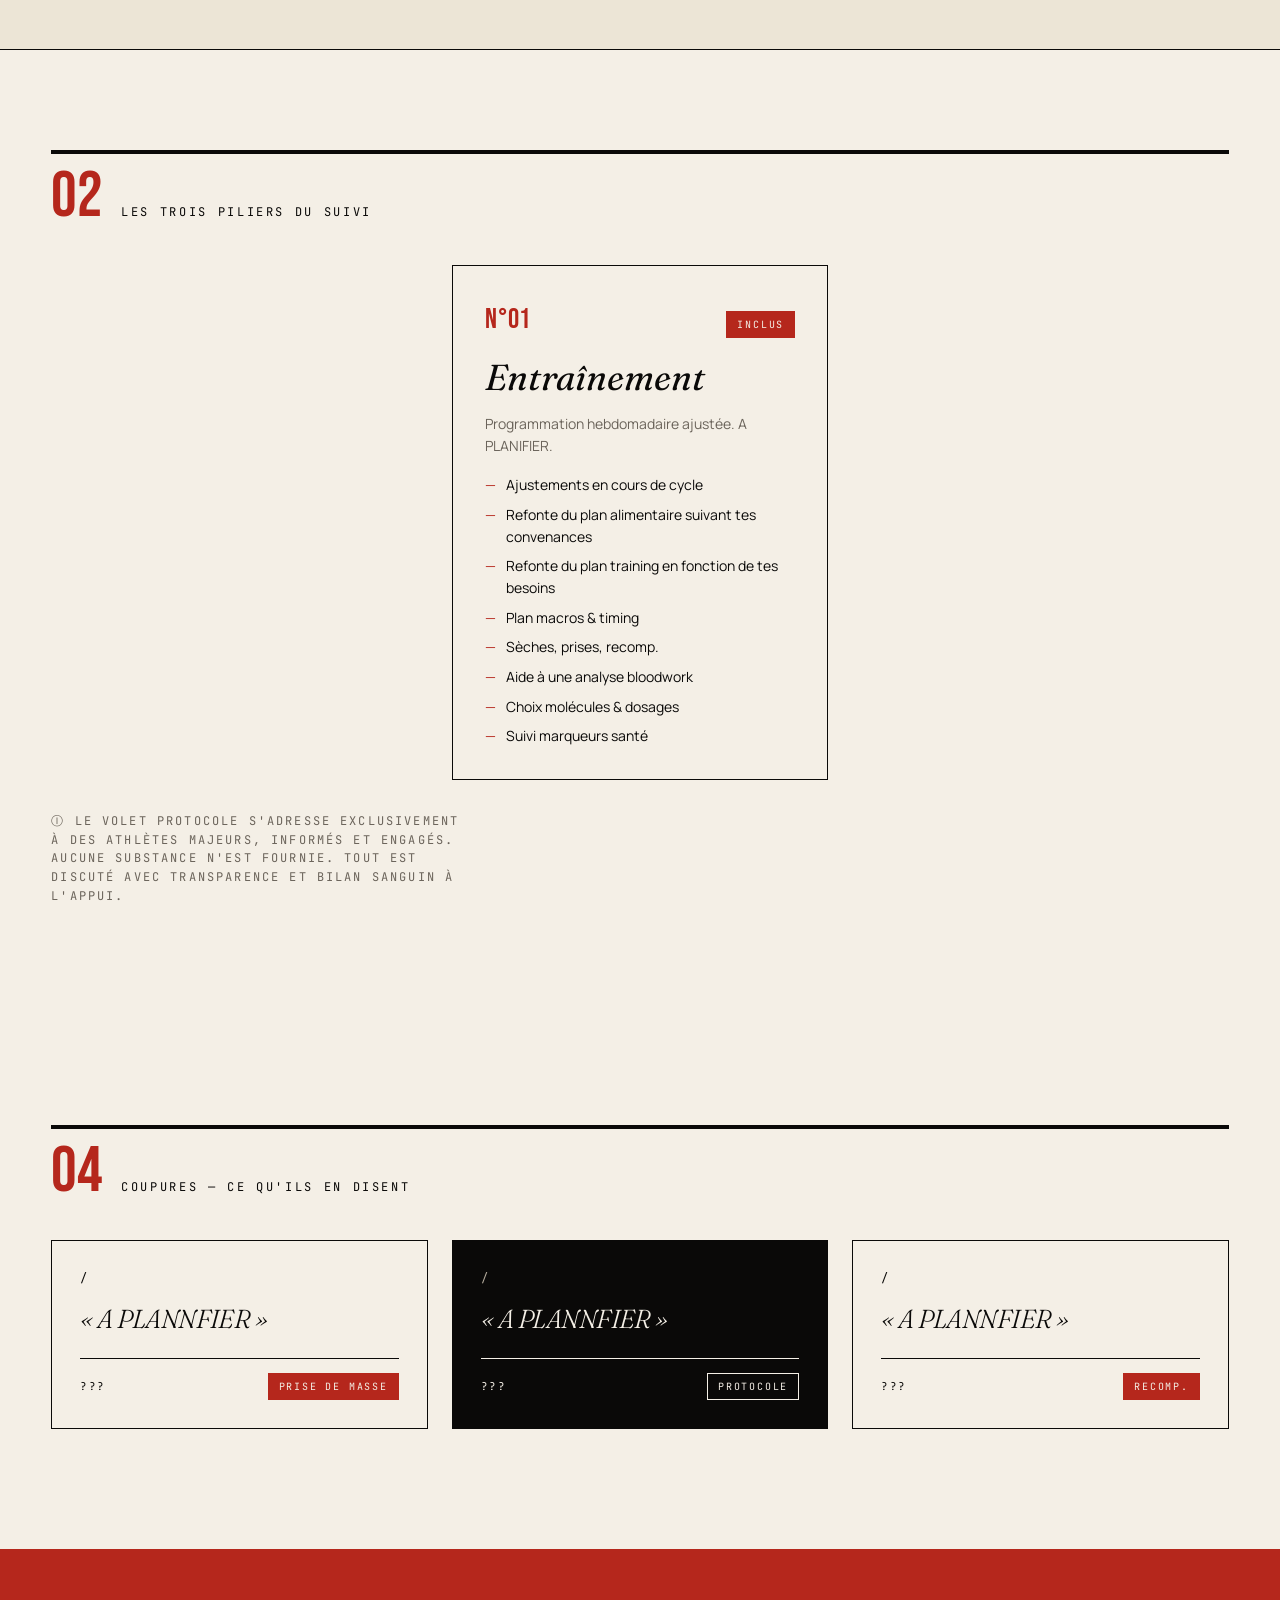
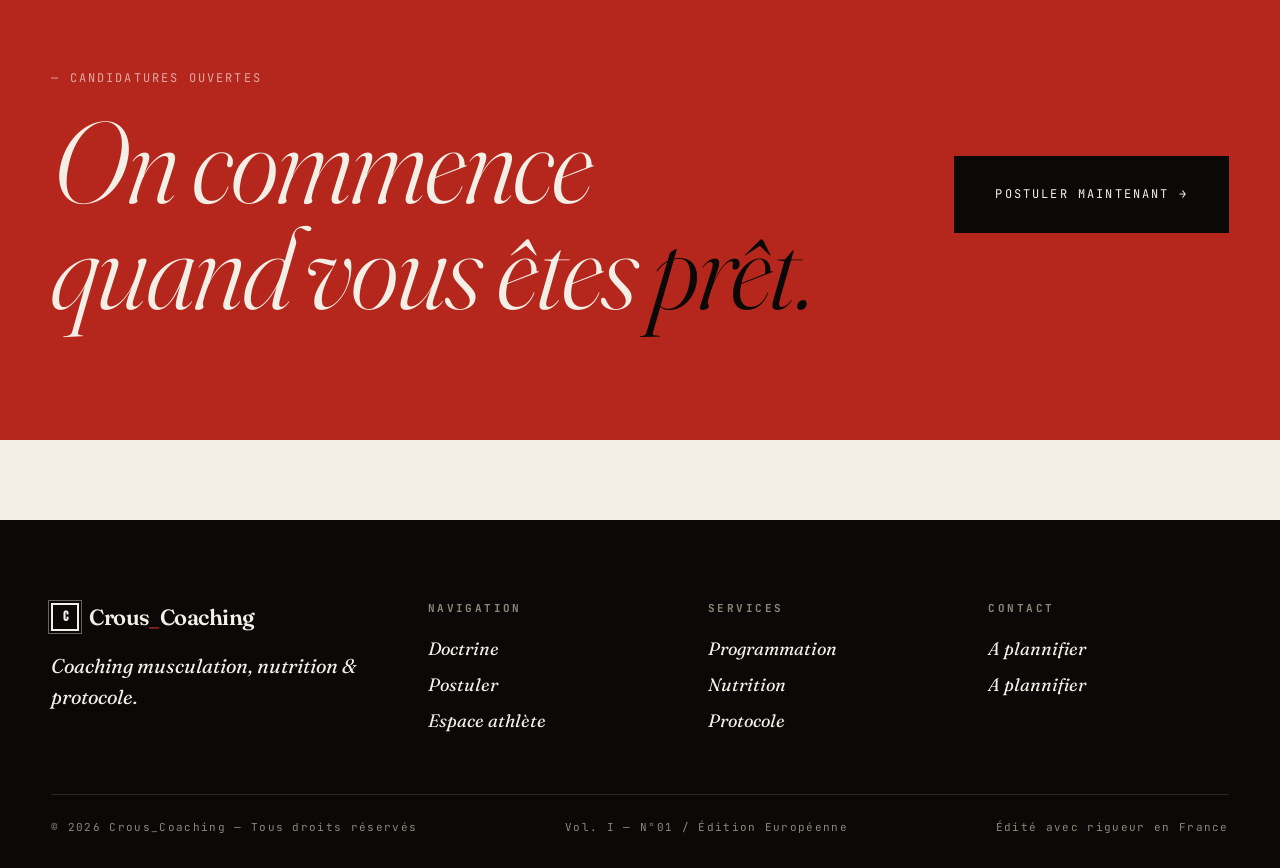
==== commit 2214daec: "Update index.html" ====
--- a/index.html
+++ b/index.html
@@ -4,7 +4,7 @@
   <meta charset="UTF-8" />
   <meta name="viewport" content="width=device-width, initial-scale=1.0" />
   <meta name="description" content="Crous_Coaching — coaching musculation, nutrition et protocole. Programmation sur-mesure pour athlètes engagés." />
-  <title>Crous_Coaching — Iron Doctrine</title>
+  <title>Crous_Coaching</title>
   <link rel="stylesheet" href="style.css" />
 
   <link rel="manifest" href="manifest.json" />
@@ -50,7 +50,7 @@
       <!-- Headline -->
       <div style="display: grid; grid-template-columns: 1fr; gap: 12px; padding: 60px 0 40px;">
         <h1 class="display" style="font-size: clamp(64px, 13vw, 200px);">
-          La <em>force</em> ne se<br/>
+          Le <em>physique</em> ne se<br/>
           <span style="display:inline-flex; align-items: baseline; gap: 16px;">
             <strong>négocie pas.</strong>
             <svg width="80" height="80" viewBox="0 0 80 80" style="display:inline-block; flex-shrink:0;" aria-hidden="true">
@@ -135,7 +135,7 @@
         </div>
         <div style="font-family: var(--ff-display); font-size: 22px; line-height: 1.55; font-weight: 300; columns: 2; column-gap: 48px;">
           <p style="margin-bottom: 1em;">
-            J'ai vu trop de cures ou de plans (nutritionnel ou de training) improvisées
+            J'ai vu trop de cures ou de plans (nutritionnel ou de training) improvisés
             entre potes de salle. <span style="color: var(--blood); font-style: italic;">Alors pourquoi pas optimiser ?</span> :
             ni les erreurs, ni les raccourcis, ne font un bon physique.
           </p>
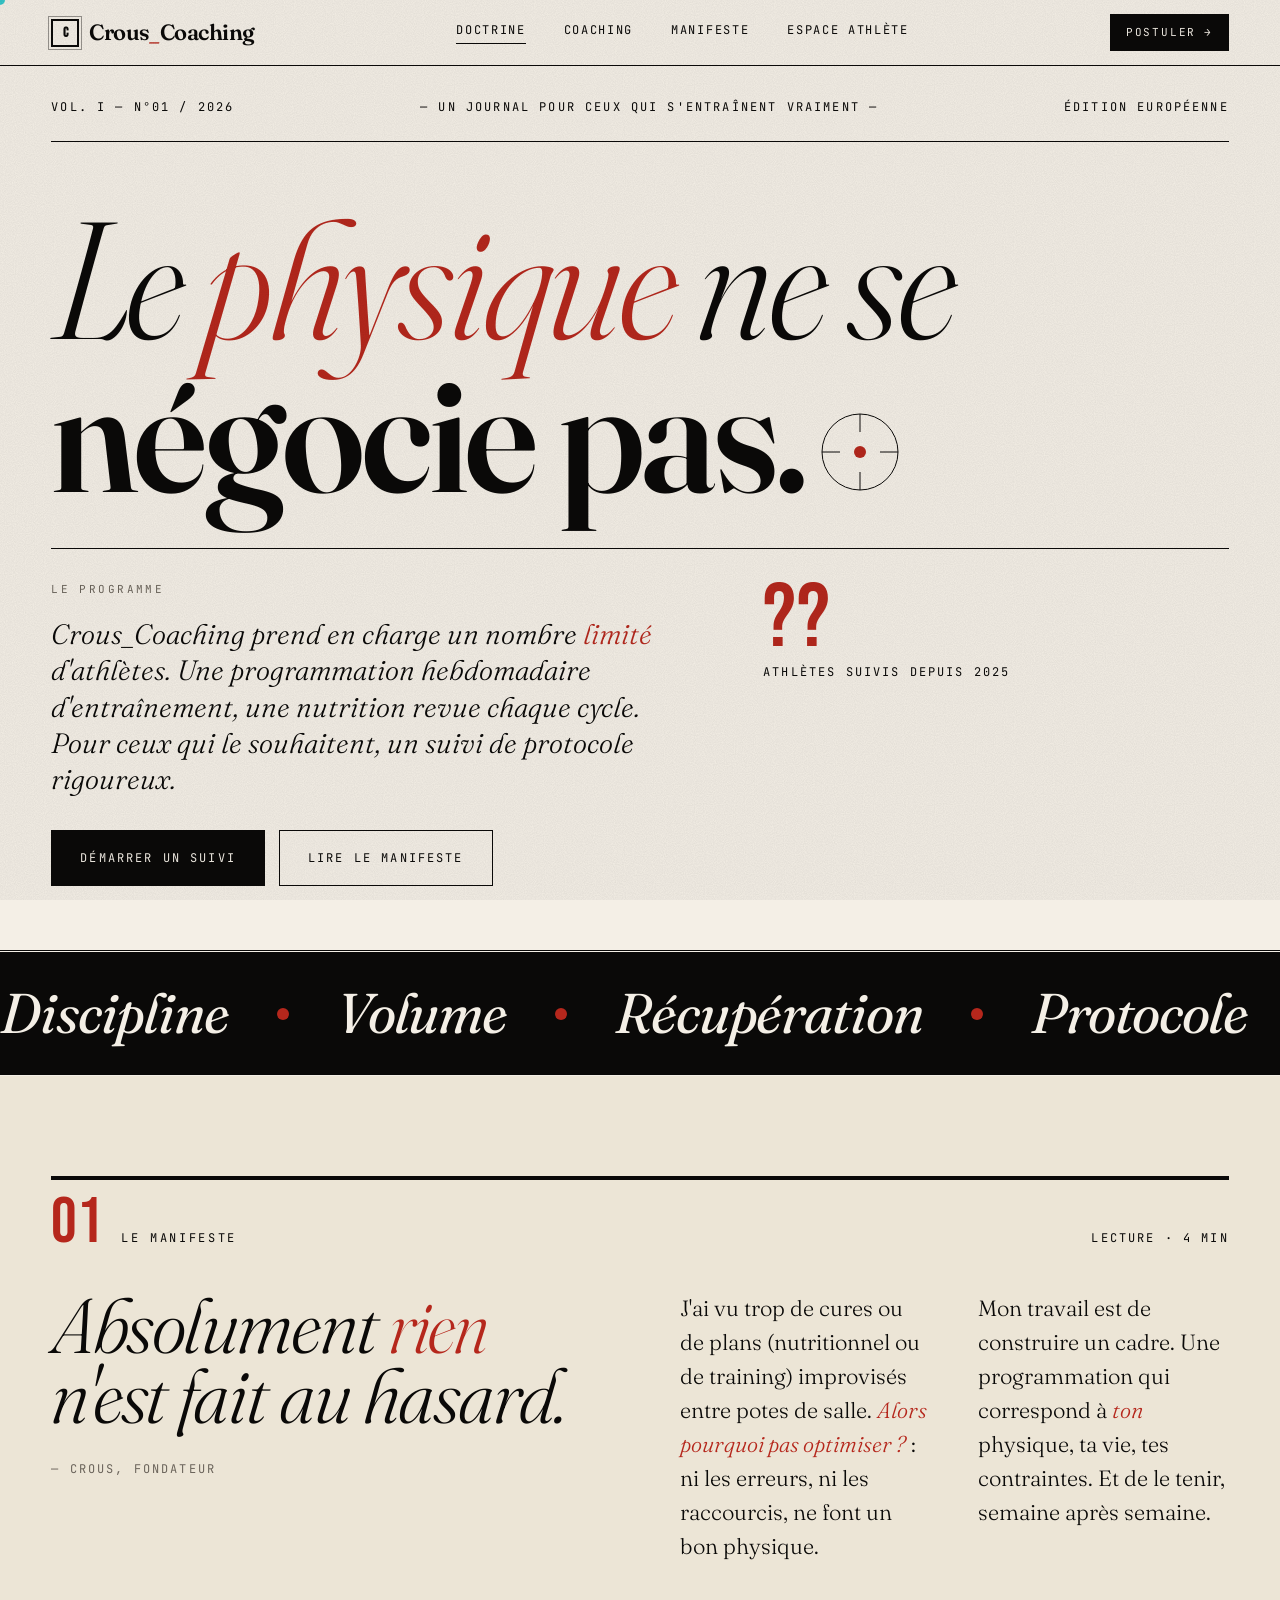
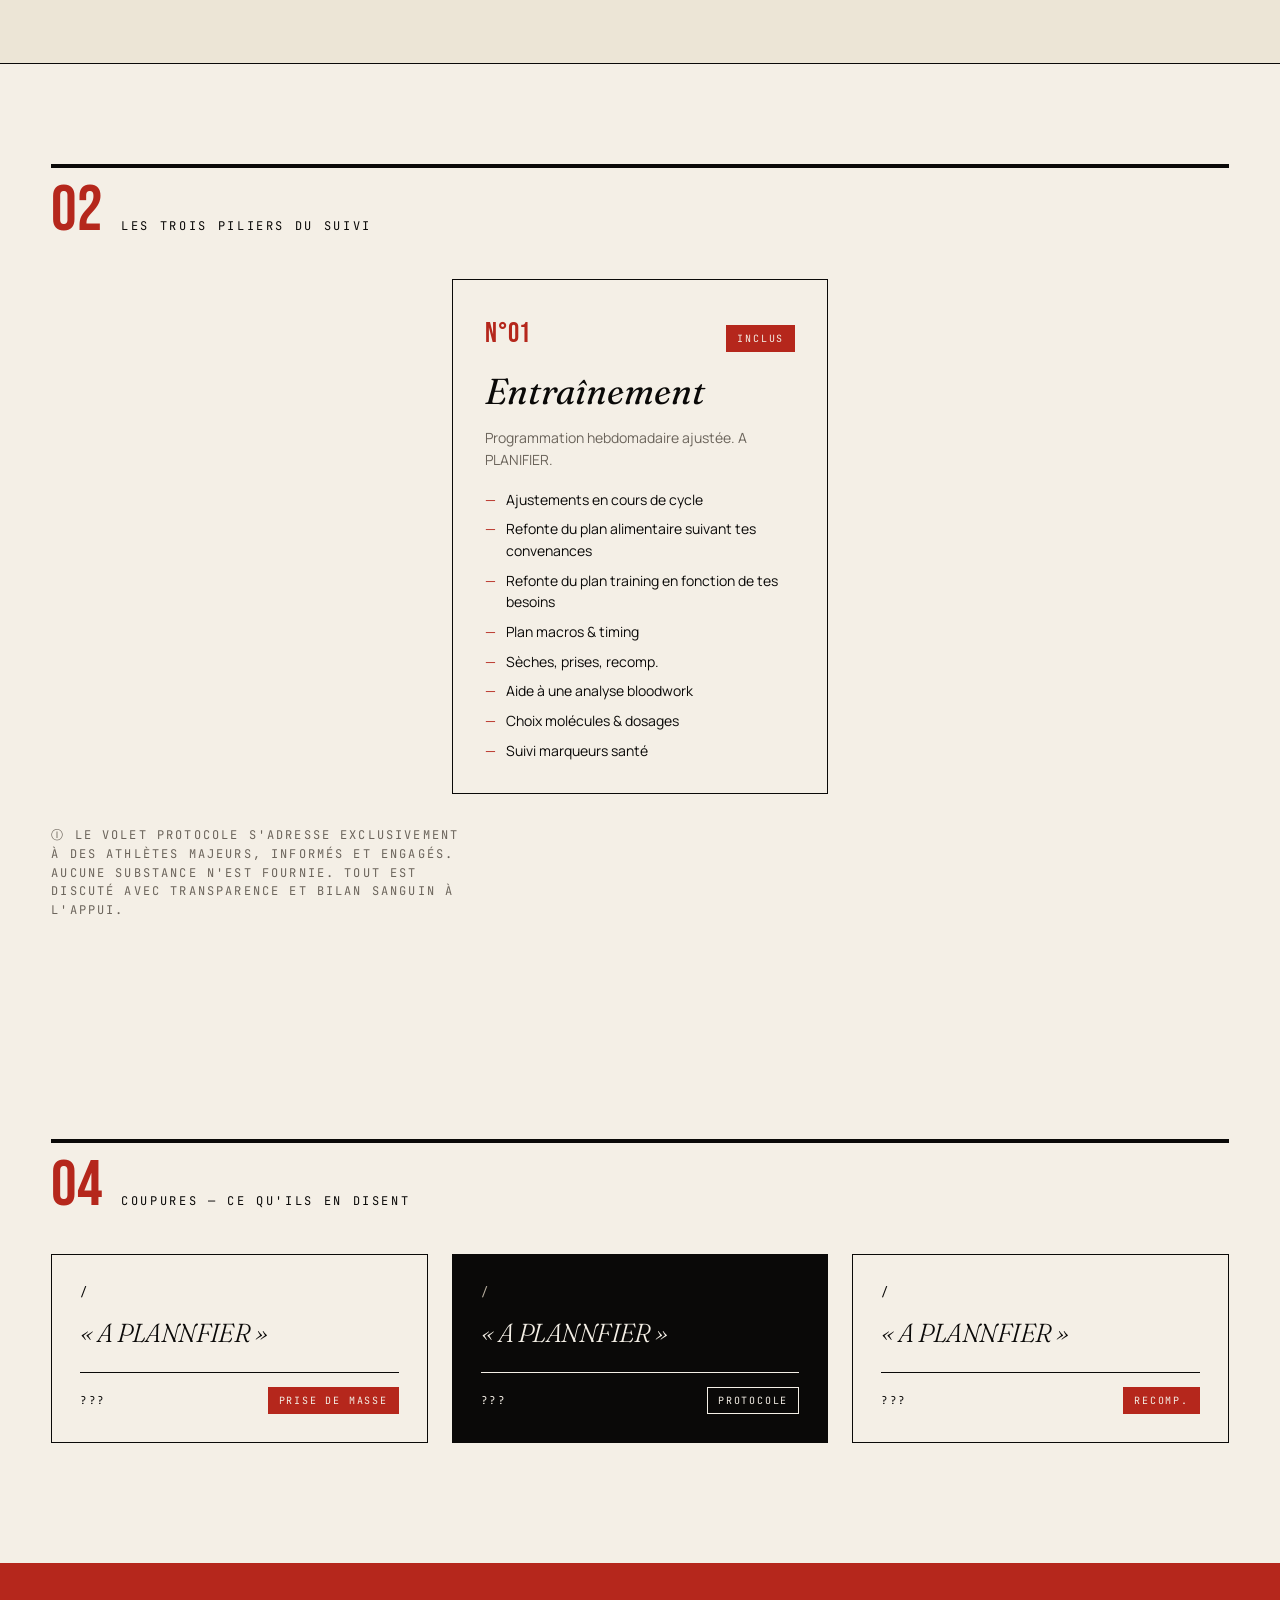
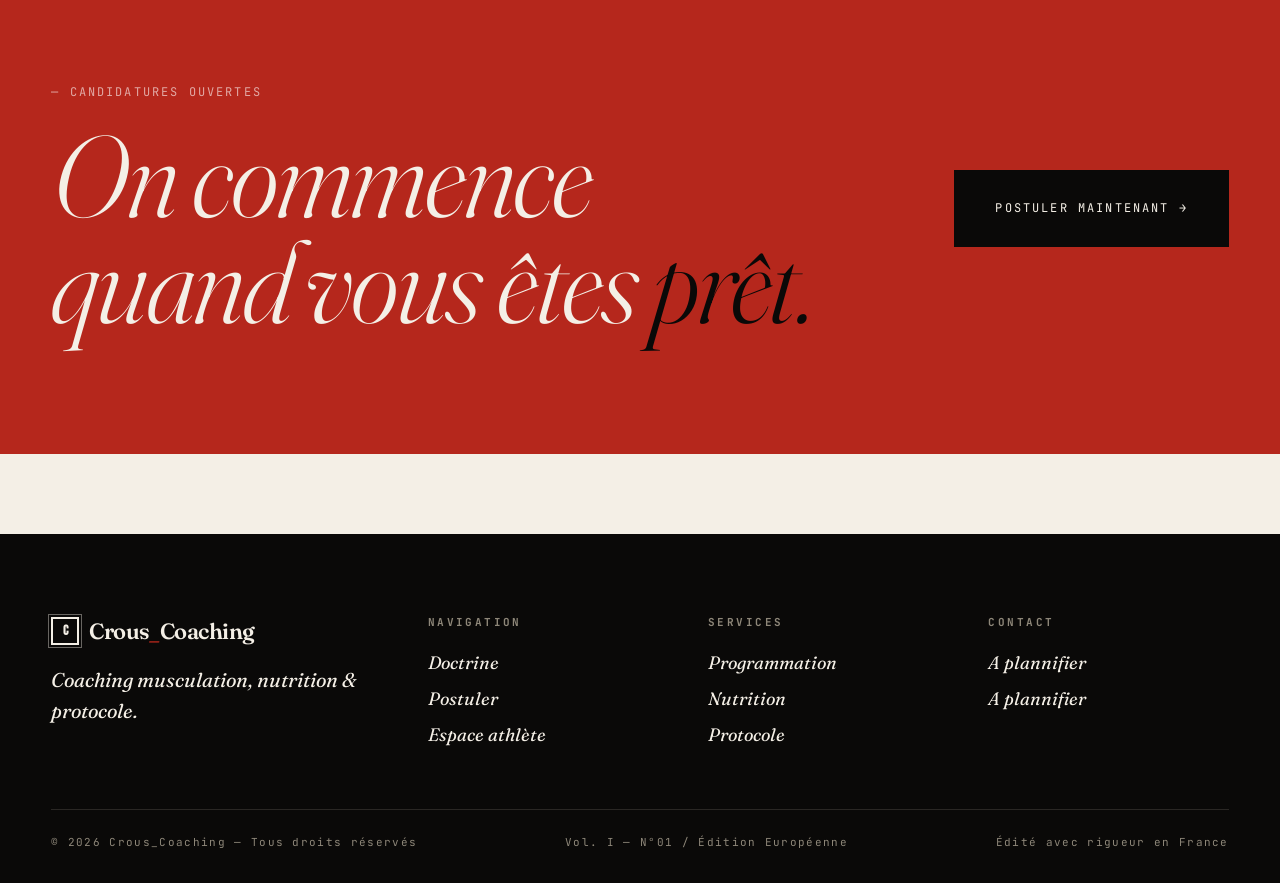
==== commit 2318700e: "Update index.html" ====
--- a/index.html
+++ b/index.html
@@ -40,10 +40,10 @@
     <div class="wrap" style="padding-top: 32px; padding-bottom: 64px;">
 
       <!-- Cover metadata bar -->
-      <div style="display: grid; grid-template-columns: 1fr auto 1fr; gap: 24px; align-items: center; padding-bottom: 24px;">
+      <div style="display:flex; justify-content:space-between; align-items:center; padding-bottom:24px; gap:8px; flex-wrap:wrap;">
         <div class="kicker">Vol. I — N°01 / 2026</div>
-        <div class="kicker" style="text-align: center;">— Un journal pour ceux qui s'entraînent vraiment —</div>
-        <div class="kicker" style="text-align: right;">Édition Européenne</div>
+        <div class="kicker hide-on-mobile" style="text-align:center;">— Un journal pour ceux qui s'entraînent vraiment —</div>
+        <div class="kicker">Édition Européenne</div>
       </div>
       <div class="rule"></div>
 
@@ -66,7 +66,7 @@
       </div>
 
       <!-- Sub-hero grid : lead text + key stats -->
-      <div style="display: grid; grid-template-columns: 1.4fr 1fr; gap: 60px; border-top: 1px solid var(--ink); padding-top: 32px;">
+      <div class="grid-hero">
         <div>
           <p class="eyebrow" style="margin-bottom: 18px;">Le programme</p>
           <p style="font-family: var(--ff-display); font-style: italic; font-weight: 300; font-size: clamp(20px, 2.2vw, 28px); line-height: 1.3; max-width: 56ch;">
@@ -74,12 +74,12 @@
             Une programmation hebdomadaire d'entraînement, une nutrition revue chaque cycle.
             Pour ceux qui le souhaitent, un suivi de protocole rigoureux.
           </p>
-          <div style="display: flex; gap: 14px; flex-wrap: wrap; margin-top: 32px;">
+          <div class="btn-group" style="display: flex; gap: 14px; flex-wrap: wrap; margin-top: 32px;">
             <a href="coaching.html" class="btn">Démarrer un suivi</a>
             <a href="#manifeste" class="btn btn--ghost">Lire le manifeste</a>
           </div>
         </div>
-        <aside style="display: grid; gap: 24px; align-content: start;">
+        <aside class="hero-stats" style="display: grid; gap: 24px; align-content: start;">
           <div>
             <div class="stat-num" style="font-size: 90px; color: var(--blood);">??</div>
             <div class="kicker" style="margin-top: 6px;">Athlètes suivis depuis 2025</div>
@@ -126,14 +126,14 @@
         <div class="kicker hide-on-mobile">Lecture · 4 min</div>
       </div>
 
-      <div style="display: grid; grid-template-columns: 1fr 2fr; gap: 80px;">
+      <div class="grid-2" style="gap: 80px;">
         <div>
           <h2 class="display" style="font-size: clamp(40px, 6vw, 92px);">
             Absolument <em>rien</em> n'est fait au hasard.
           </h2>
           <div class="kicker" style="margin-top: 28px; color: var(--stone);">— Crous, fondateur</div>
         </div>
-        <div style="font-family: var(--ff-display); font-size: 22px; line-height: 1.55; font-weight: 300; columns: 2; column-gap: 48px;">
+        <div class="manifeste-cols" style="font-family: var(--ff-display); font-size: 22px; line-height: 1.55; font-weight: 300; columns: 2; column-gap: 48px;">
           <p style="margin-bottom: 1em;">
             J'ai vu trop de cures ou de plans (nutritionnel ou de training) improvisés
             entre potes de salle. <span style="color: var(--blood); font-style: italic;">Alors pourquoi pas optimiser ?</span> :
@@ -157,8 +157,8 @@
         <div class="section-tag__txt">Les trois piliers du suivi</div>
       </div>
 
-      <div style="display: grid; grid-template-columns: repeat(3, 1fr); gap: 24px;">
-        <div></div>
+      <div class="grid-3">
+        <div class="grid-spacer"></div>
         <article class="card reveal">
           <div style="display: flex; justify-content: space-between; align-items: baseline;">
             <span class="card__num">N°01</span>
@@ -179,7 +179,7 @@
             <li>Suivi marqueurs santé</li>
           </ul>
         </article>
-        <div></div>
+        <div class="grid-spacer"></div>
       </div>
 
       <p class="kicker" style="margin-top: 32px; color: var(--stone); max-width: 60ch;">
@@ -197,7 +197,7 @@
         <div class="section-tag__txt">Coupures — ce qu'ils en disent</div>
       </div>
 
-      <div style="display: grid; grid-template-columns: repeat(3, 1fr); gap: 24px;">
+      <div class="grid-3">
 
         <figure style="border: 1px solid var(--ink); padding: 28px; position: relative;">
           <div class="kicker" style="margin-bottom: 16px;">/</div>
@@ -239,7 +239,7 @@
   <!-- ============ CTA FINAL ============ -->
   <section style="background: var(--blood); color: var(--paper); padding: 120px 0;">
     <div class="wrap">
-      <div style="display: grid; grid-template-columns: 1fr auto; gap: 40px; align-items: center;">
+      <div style="display: flex; justify-content: space-between; gap: 40px; align-items: center; flex-wrap: wrap;">
         <div>
           <div class="kicker" style="color: rgba(255,255,255,.6); margin-bottom: 20px;">— Candidatures ouvertes</div>
           <h2 class="display" style="font-size: clamp(48px, 9vw, 140px);">
--- a/style.css
+++ b/style.css
@@ -629,3 +629,270 @@
   font-family: var(--ff-mono); font-size: 22px;
   cursor: pointer;
 }
+
+/* =============================================================
+   RESPONSIVE — Mobile first, breakpoints 640 / 880px
+   ============================================================= */
+
+html, body { overflow-x: hidden; }
+
+/* ---- Navigation ---- */
+@media (max-width: 760px) {
+  .masthead__inner {
+    grid-template-columns: 1fr auto;
+    padding: 12px var(--gutter);
+  }
+  .nav-links { display: none; }
+  .nav-cta   { display: none; }
+}
+
+/* ---- Grilles utilitaires responsives ---- */
+/* .grid-3 → 1 col mobile */
+.grid-3 {
+  display: grid;
+  grid-template-columns: repeat(3, 1fr);
+  gap: 24px;
+}
+@media (max-width: 900px) {
+  .grid-3 { grid-template-columns: 1fr; }
+  .grid-3 > .grid-spacer { display: none; }
+}
+
+/* .grid-4 → 2 cols mobile */
+.grid-4 {
+  display: grid;
+  grid-template-columns: repeat(4, 1fr);
+  gap: 0;
+}
+@media (max-width: 640px) {
+  .grid-4 { grid-template-columns: 1fr 1fr; }
+}
+
+/* .grid-2 → 1 col mobile */
+.grid-2 {
+  display: grid;
+  grid-template-columns: 1fr 1fr;
+  gap: 24px;
+}
+@media (max-width: 760px) {
+  .grid-2 { grid-template-columns: 1fr; }
+}
+
+/* .grid-hero → layout héro (1.4fr 1fr) */
+.grid-hero {
+  display: grid;
+  grid-template-columns: 1.4fr 1fr;
+  gap: 60px;
+  border-top: 1px solid var(--ink);
+  padding-top: 32px;
+}
+@media (max-width: 760px) {
+  .grid-hero { grid-template-columns: 1fr; gap: 32px; }
+  .grid-hero .hero-stats { display: none; }
+}
+
+/* .grid-apply → layout formulaire candidature (1fr 1.4fr) */
+.grid-apply {
+  display: grid;
+  grid-template-columns: 1fr 1.4fr;
+  gap: 80px;
+}
+@media (max-width: 880px) {
+  .grid-apply { grid-template-columns: 1fr; gap: 40px; }
+}
+
+/* .grid-meta → 3 cols égales */
+.grid-meta {
+  display: grid;
+  grid-template-columns: 1fr 1fr 1fr;
+  gap: 24px;
+  margin-bottom: 40px;
+}
+@media (max-width: 640px) {
+  .grid-meta { grid-template-columns: 1fr; gap: 12px; }
+}
+
+/* ---- Sections padding mobile ---- */
+@media (max-width: 640px) {
+  .section-pad { padding: 48px 0 !important; }
+  .section-pad-lg { padding: 64px 0 !important; }
+}
+
+/* ---- Hero headline ---- */
+@media (max-width: 640px) {
+  .hero-cover-bar {
+    display: block !important;
+  }
+  .hero-cover-bar > div { text-align: left !important; }
+}
+
+/* ---- Display / heading sizes ---- */
+@media (max-width: 640px) {
+  .display-hero { font-size: clamp(52px, 13vw, 100px) !important; }
+  .display-section { font-size: clamp(36px, 9vw, 64px) !important; }
+}
+
+/* ---- Marquee ---- */
+@media (max-width: 640px) {
+  .marquee__track { font-size: 26px; gap: 24px; }
+}
+
+/* ---- Cards ---- */
+@media (max-width: 640px) {
+  .card { padding: 22px; gap: 14px; }
+  .card__title { font-size: 28px; }
+  .stat-num { font-size: 64px !important; }
+}
+
+/* ---- Dashboard shell ---- */
+@media (max-width: 880px) {
+  .shell { grid-template-columns: 1fr; }
+  .shell__side { position: relative; height: auto; padding: 16px; }
+  .side-nav {
+    flex-direction: row;
+    flex-wrap: wrap;
+    overflow-x: auto;
+    margin-top: 12px;
+    gap: 4px;
+  }
+  .side-nav a {
+    padding: 8px 10px;
+    font-size: 10px;
+    border-left: none;
+    border-bottom: 2px solid transparent;
+    white-space: nowrap;
+  }
+  .side-nav a.is-active {
+    border-bottom-color: var(--blood);
+    background: rgba(181,39,28,.12);
+  }
+  .shell__main { padding: 20px 16px; }
+}
+
+/* ---- Dashboard overview 3 cards ---- */
+.dash-cards {
+  display: grid;
+  grid-template-columns: repeat(3, 1fr);
+  gap: 24px;
+}
+@media (max-width: 880px) {
+  .dash-cards { grid-template-columns: 1fr; }
+}
+
+/* ---- Panel head ---- */
+@media (max-width: 640px) {
+  .panel-head { flex-direction: column; align-items: flex-start; gap: 8px; }
+  .panel-head h1 { font-size: clamp(30px, 8vw, 56px) !important; }
+}
+
+/* ---- Entry list / forms ---- */
+@media (max-width: 720px) {
+  .entry {
+    grid-template-columns: 56px 1fr !important;
+    gap: 6px;
+  }
+  .entry__meta { grid-column: 2; }
+  .entry__del  { grid-column: 2; text-align: left; }
+  .entry-form  { grid-template-columns: 1fr !important; }
+}
+
+/* ---- Admin client-row ---- */
+@media (max-width: 760px) {
+  .client-row { grid-template-columns: 40px 1fr auto !important; }
+  .client-row__hide { display: none; }
+}
+
+/* ---- Admin stat bar ---- */
+.admin-stats {
+  display: grid;
+  grid-template-columns: repeat(4, 1fr);
+  gap: 0;
+  margin-bottom: 32px;
+  border-top: 4px solid var(--ink);
+  border-bottom: 4px solid var(--ink);
+}
+@media (max-width: 640px) {
+  .admin-stats { grid-template-columns: 1fr 1fr; }
+  .admin-stats > div { border-right: none !important; border-bottom: 1px solid var(--ink); }
+}
+
+/* ---- Admin editor tabs overflow ---- */
+.ed-tabs {
+  display: flex;
+  gap: 0;
+  border-bottom: 1px solid var(--ink);
+  margin-bottom: 32px;
+  overflow-x: auto;
+  -webkit-overflow-scrolling: touch;
+}
+.ed-tab {
+  flex: 0 0 auto;
+  padding: 14px 12px;
+  font-family: var(--ff-mono);
+  font-size: 11px;
+  letter-spacing: .14em;
+  text-transform: uppercase;
+  cursor: pointer;
+  border-bottom: 4px solid transparent;
+  margin-bottom: -1px;
+  color: var(--stone);
+  white-space: nowrap;
+}
+.ed-tab.is-active { border-bottom-color: var(--blood); color: var(--ink); }
+
+/* ---- Login split screen ---- */
+.login-grid {
+  min-height: 100vh;
+  display: grid;
+  grid-template-columns: 1.1fr 1fr;
+}
+@media (max-width: 880px) {
+  .login-grid { grid-template-columns: 1fr; }
+  .login-left  { display: none; }
+}
+
+/* ---- Modal mobile ---- */
+@media (max-width: 600px) {
+  .modal { padding: 0; align-items: flex-end; }
+  .modal__card { max-width: 100%; padding: 28px 20px 40px; }
+}
+
+/* ---- Footer ---- */
+@media (max-width: 640px) {
+  footer.colophon { padding: 40px 16px 24px; margin-top: 0; }
+  .colophon__grid { grid-template-columns: 1fr 1fr !important; gap: 24px; }
+  .colophon__bottom { flex-direction: column; gap: 6px; }
+}
+@media (max-width: 400px) {
+  .colophon__grid { grid-template-columns: 1fr !important; }
+}
+
+/* ---- Boutons ---- */
+@media (max-width: 480px) {
+  .btn-group { flex-direction: column; }
+  .btn-group .btn { width: 100%; justify-content: center; }
+}
+
+/* ---- Table coaching ---- */
+@media (max-width: 640px) {
+  .coaching-table th,
+  .coaching-table td { padding: 10px 4px !important; font-size: 13px; }
+}
+
+/* ---- Colophon texte manifeste ---- */
+@media (max-width: 640px) {
+  .manifeste-cols { columns: 1 !important; }
+}
+
+/* ---- Sections hero padding ---- */
+@media (max-width: 640px) {
+  .hero { padding-bottom: 32px; }
+  .wrap { padding-left: 16px; padding-right: 16px; }
+}
+
+
+/* client-row__hide : masqué sur mobile */
+@media (max-width: 760px) {
+  .client-row__hide { display: none; }
+  .client-row { grid-template-columns: 40px 1fr auto !important; }
+}
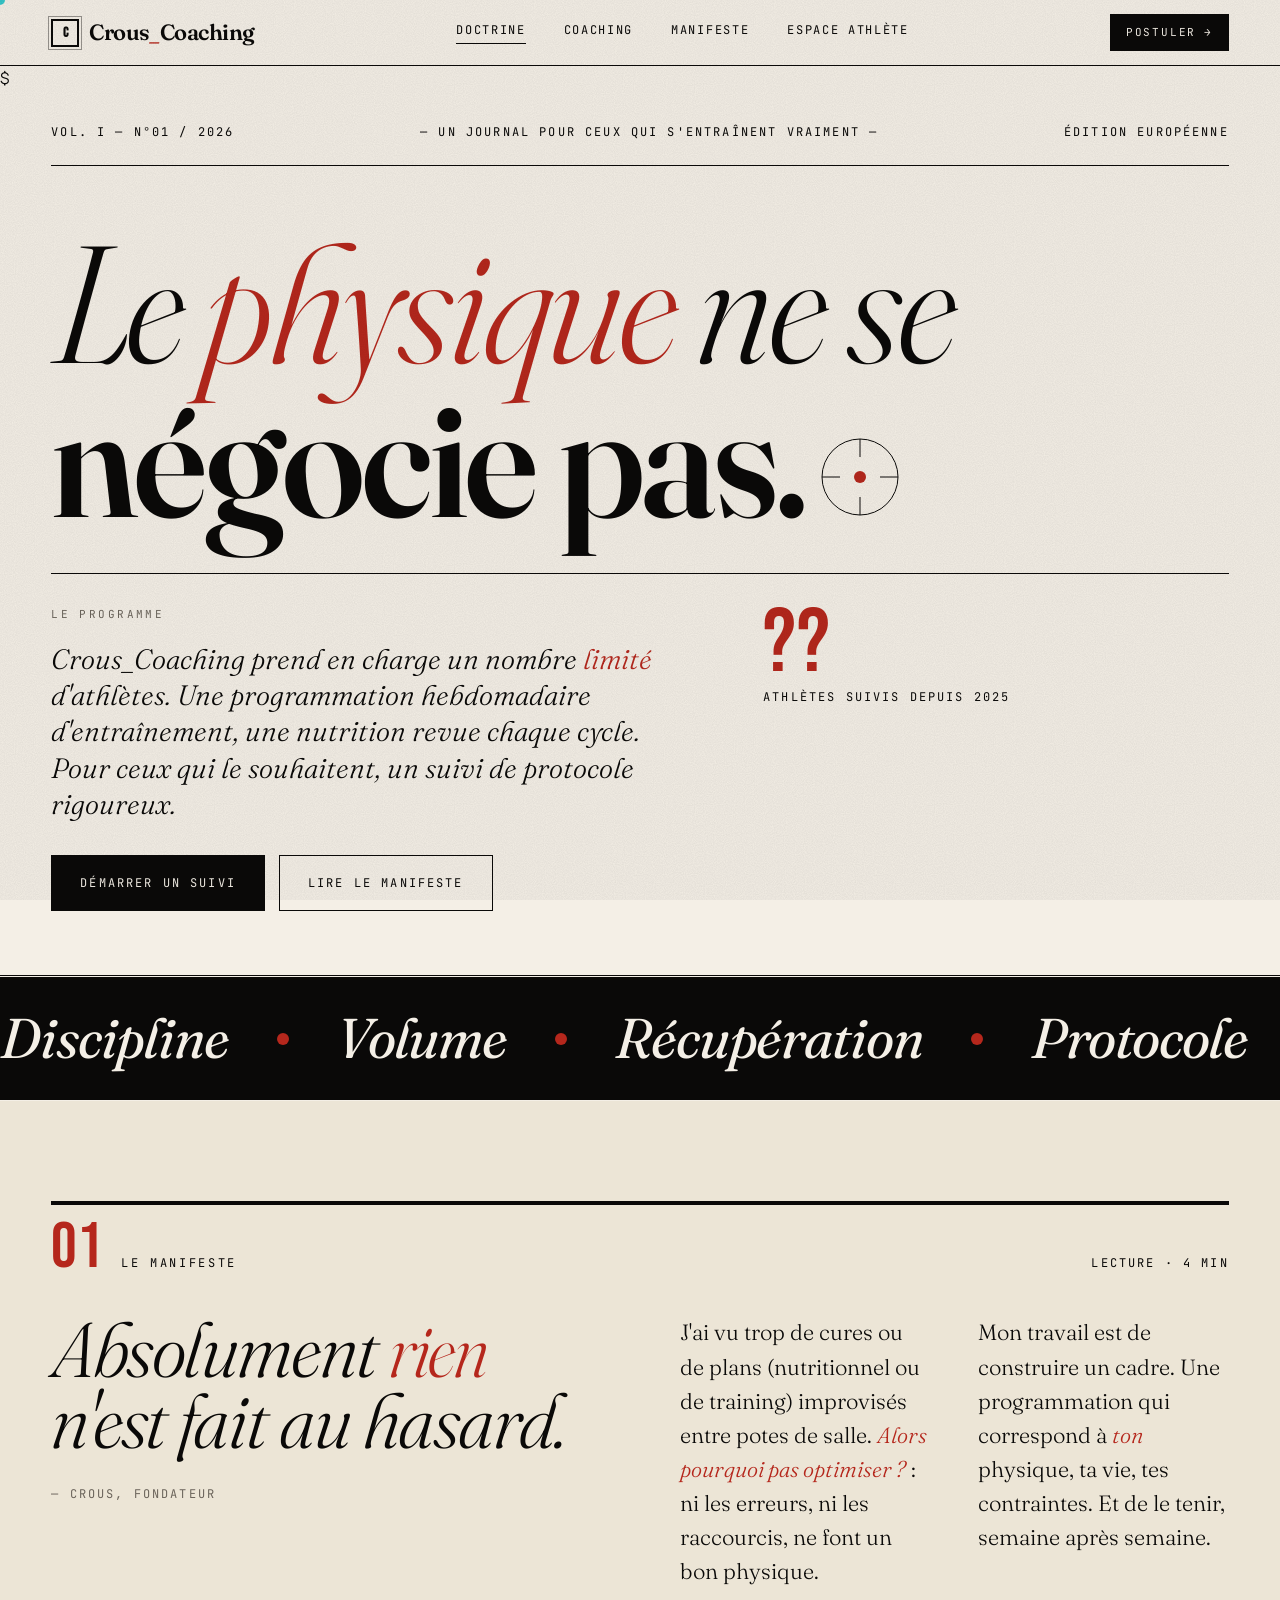
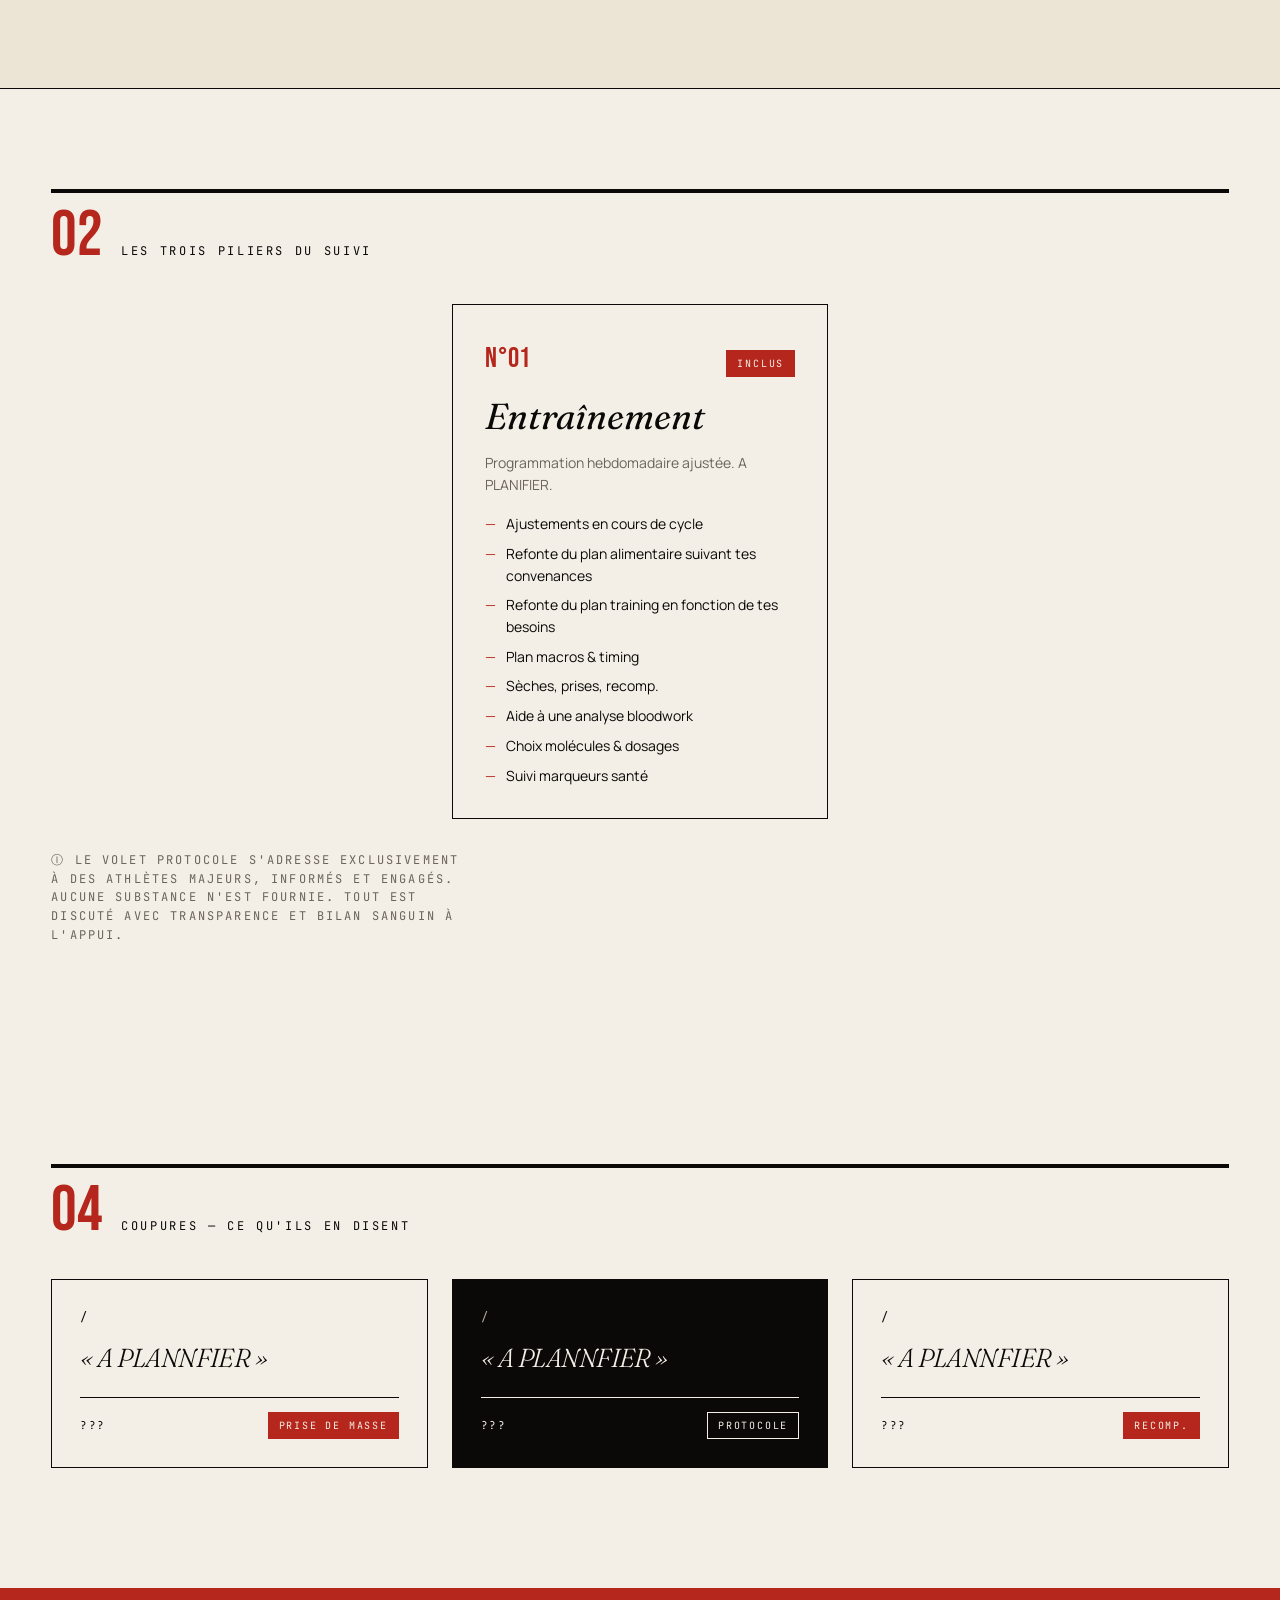
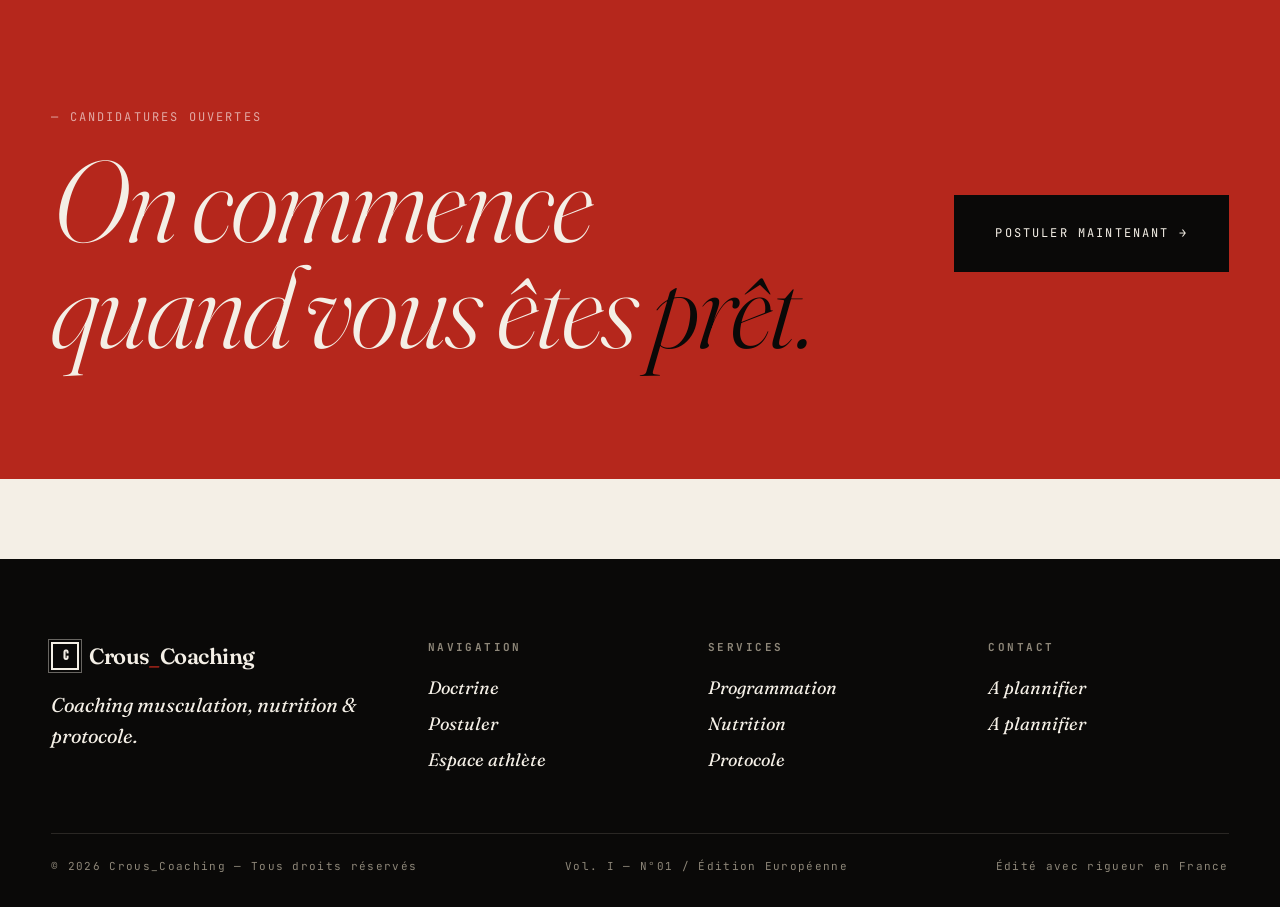
==== commit 918f037a: "Update index.html" ====
--- a/index.html
+++ b/index.html
@@ -18,7 +18,6 @@
 
   <div class="cursor-dot" id="cursor"></div>
 
-  <!-- ============ MASTHEAD ============ -->
   <header class="masthead">
     <div class="masthead__inner">
       <a href="index.html" class="brand">
@@ -32,14 +31,26 @@
         <a href="login.html">Espace athlète</a>
       </nav>
       <a href="coaching.html" class="nav-cta">Postuler</a>
+      <button class="burger" id="burgerBtn" aria-label="Menu">
+        <span></span><span></span><span></span>
+      </button>
     </div>
   </header>
 
-  <!-- ============ HERO ============ -->
+$  <div class="nav-drawer" id="navDrawer">
+    <nav>
+      <a href="index.html">Doctrine</a>
+      <a href="coaching.html">Coaching</a>
+      <a href="index.html#manifeste">Manifeste</a>
+      <a href="login.html">Espace athlète</a>
+    </nav>
+    <a href="coaching.html" class="btn drawer-cta" style="margin-top: 40px; align-self: flex-start; border-color: var(--paper); color: var(--paper);">Postuler →</a>
+    <div class="drawer-footer">© 2026 Crous_Coaching</div>
+  </div>
+
   <section class="hero" style="border-bottom: 1px solid var(--ink);">
     <div class="wrap" style="padding-top: 32px; padding-bottom: 64px;">
 
-      <!-- Cover metadata bar -->
       <div style="display:flex; justify-content:space-between; align-items:center; padding-bottom:24px; gap:8px; flex-wrap:wrap;">
         <div class="kicker">Vol. I — N°01 / 2026</div>
         <div class="kicker hide-on-mobile" style="text-align:center;">— Un journal pour ceux qui s'entraînent vraiment —</div>
@@ -47,7 +58,6 @@
       </div>
       <div class="rule"></div>
 
-      <!-- Headline -->
       <div style="display: grid; grid-template-columns: 1fr; gap: 12px; padding: 60px 0 40px;">
         <h1 class="display" style="font-size: clamp(64px, 13vw, 200px);">
           Le <em>physique</em> ne se<br/>
@@ -65,7 +75,6 @@
         </h1>
       </div>
 
-      <!-- Sub-hero grid : lead text + key stats -->
       <div class="grid-hero">
         <div>
           <p class="eyebrow" style="margin-bottom: 18px;">Le programme</p>
@@ -92,7 +101,6 @@
     </div>
   </section>
 
-  <!-- ============ MARQUEE ============ -->
   <div class="marquee">
     <div class="marquee__track">
       <span>
@@ -116,7 +124,6 @@
     </div>
   </div>
 
-  <!-- ============ MANIFESTE ============ -->
   <section id="manifeste" style="padding: 100px 0; background: var(--paper-2); border-bottom: 1px solid var(--ink);">
     <div class="wrap">
       <div class="section-tag">
@@ -149,7 +156,6 @@
     </div>
   </section>
 
-  <!-- ============ TROIS PILIERS ============ -->
   <section id="piliers" style="padding: 100px 0;">
     <div class="wrap">
       <div class="section-tag">
@@ -189,7 +195,6 @@
     </div>
   </section>
 
-  <!-- ============ TÉMOIGNAGES ============ -->
   <section style="padding: 120px 0;">
     <div class="wrap">
       <div class="section-tag">
@@ -236,7 +241,6 @@
     </div>
   </section>
 
-  <!-- ============ CTA FINAL ============ -->
   <section style="background: var(--blood); color: var(--paper); padding: 120px 0;">
     <div class="wrap">
       <div style="display: flex; justify-content: space-between; gap: 40px; align-items: center; flex-wrap: wrap;">
@@ -253,7 +257,6 @@
     </div>
   </section>
 
-  <!-- ============ FOOTER ============ -->
   <footer class="colophon">
     <div class="wrap">
       <div class="colophon__grid">
@@ -299,7 +302,6 @@
   </footer>
 
   <script>
-    // Custom cursor
     const cursor = document.getElementById('cursor');
     document.addEventListener('mousemove', (e) => {
       cursor.style.left = e.clientX + 'px';
@@ -310,11 +312,27 @@
       el.addEventListener('mouseleave', () => cursor.classList.remove('lg'));
     });
 
-    // Reveal on scroll
     const io = new IntersectionObserver((entries) => {
       entries.forEach(e => { if (e.isIntersecting) e.target.classList.add('in'); });
     }, { threshold: 0.15 });
     document.querySelectorAll('.reveal').forEach(el => io.observe(el));
+  </script>
+
+  <script>
+    const burgerBtn = document.getElementById('burgerBtn');
+    const navDrawer = document.getElementById('navDrawer');
+    burgerBtn.addEventListener('click', () => {
+      burgerBtn.classList.toggle('open');
+      navDrawer.classList.toggle('open');
+      document.body.style.overflow = navDrawer.classList.contains('open') ? 'hidden' : '';
+    });
+    navDrawer.querySelectorAll('a').forEach(a => {
+      a.addEventListener('click', () => {
+        burgerBtn.classList.remove('open');
+        navDrawer.classList.remove('open');
+        document.body.style.overflow = '';
+      });
+    });
   </script>
 
   <script>
--- a/style.css
+++ b/style.css
@@ -1,8 +1,3 @@
-/* =============================================================
-   CROUS_COACHING — IRON DOCTRINE
-   A strength-sport editorial. Built like a print magazine.
-   ============================================================= */
-
 @import url("https://fonts.googleapis.com/css2?family=Fraunces:ital,opsz,wght@0,9..144,300..900;1,9..144,300..900&family=Bebas+Neue&family=Manrope:wght@300;400;500;600;700&family=JetBrains+Mono:wght@400;500&display=swap");
 
 :root {
@@ -54,7 +49,6 @@
   outline: none;
 }
 
-/* --- GRAIN OVERLAY (gives every page a printed-paper feel) --- */
 body::before {
   content: "";
   position: fixed;
@@ -67,7 +61,6 @@
 }
 body.dark::before { mix-blend-mode: screen; opacity: .22; }
 
-/* --- CUSTOM CURSOR (a small red disc tracks the pointer) --- */
 .cursor-dot {
   position: fixed;
   top: 0; left: 0;
@@ -83,9 +76,6 @@
 .cursor-dot.lg { width: 36px; height: 36px; }
 @media (pointer: coarse) { .cursor-dot { display: none; } }
 
-/* =============================================================
-   TYPOGRAPHY
-   ============================================================= */
 
 .display {
   font-family: var(--ff-display);
@@ -124,9 +114,7 @@
   text-transform: uppercase;
 }
 
-/* =============================================================
-   LAYOUT PRIMITIVES
-   ============================================================= */
+
 
 .wrap { width: 100%; max-width: var(--measure); margin: 0 auto; padding: 0 var(--gutter); }
 
@@ -135,9 +123,6 @@
 .rule--thick { border-top: 4px solid var(--ink); }
 .dark .rule--thick { border-color: var(--paper); }
 
-/* =============================================================
-   NAVIGATION (top bar — like a magazine masthead)
-   ============================================================= */
 
 .masthead {
   border-bottom: 1px solid var(--ink);
@@ -217,9 +202,6 @@
   .nav-links { display: none; }
 }
 
-/* =============================================================
-   BUTTONS
-   ============================================================= */
 
 .btn {
   --bg: var(--ink); --fg: var(--paper);
@@ -256,9 +238,6 @@
 .btn--blood { --bg: var(--blood); --fg: var(--paper); border-color: var(--blood); }
 .btn--blood::before { background: var(--ink); }
 
-/* =============================================================
-   SECTION HEADER (numbered brutalist labels)
-   ============================================================= */
 
 .section-tag {
   display: flex; align-items: baseline; gap: 18px;
@@ -279,9 +258,7 @@
   text-transform: uppercase;
 }
 
-/* =============================================================
-   MARQUEE
-   ============================================================= */
+
 
 .marquee {
   border-top: 1px solid currentColor;
@@ -308,9 +285,6 @@
   to { transform: translateX(-50%); }
 }
 
-/* =============================================================
-   FORM
-   ============================================================= */
 
 .field {
   border-bottom: 1px solid currentColor;
@@ -339,9 +313,6 @@
 .field textarea { resize: vertical; min-height: 80px; }
 .field--active label { color: var(--blood); }
 
-/* =============================================================
-   FOOTER (colophon-style)
-   ============================================================= */
 
 footer.colophon {
   background: var(--ink); color: var(--paper);
@@ -379,9 +350,6 @@
   .colophon__grid { grid-template-columns: 1fr 1fr; }
 }
 
-/* =============================================================
-   CARDS (used on offers + dashboard)
-   ============================================================= */
 
 .card {
   border: 1px solid currentColor;
@@ -428,9 +396,6 @@
 .card--ink .card__price small,
 .card--blood .card__price small { color: rgba(255,255,255,.55); }
 
-/* =============================================================
-   TAGS
-   ============================================================= */
 
 .tag {
   display: inline-flex; align-items: center; gap: 6px;
@@ -441,12 +406,10 @@
   letter-spacing: .18em;
   text-transform: uppercase;
 }
+
 .tag--blood { background: var(--blood); color: var(--paper); border-color: var(--blood); }
 .tag--ghost { background: transparent; }
 
-/* =============================================================
-   UTILITIES
-   ============================================================= */
 
 .flex { display: flex; }
 .grid { display: grid; }
@@ -461,9 +424,6 @@
 }
 .reveal.in { opacity: 1; transform: none; }
 
-/* =============================================================
-   DASHBOARD-SPECIFIC
-   ============================================================= */
 
 .shell {
   display: grid;
@@ -535,7 +495,6 @@
   vertical-align: super; margin-right: 12px;
 }
 
-/* Editor rows for training/diet/protocol */
 .entry-list { display: grid; gap: 0; border-top: 1px solid var(--ink); }
 .entry {
   display: grid;
@@ -577,7 +536,6 @@
   .entry__del { text-align: left; }
 }
 
-/* Admin client list */
 .client-row {
   display: grid;
   grid-template-columns: 60px 1fr 1fr 1fr auto;
@@ -596,7 +554,6 @@
 .client-row__meta { font-family: var(--ff-mono); font-size: 11px; letter-spacing: .15em; text-transform: uppercase; color: var(--stone); }
 .client-row:hover .client-row__meta { color: #8E8779; }
 
-/* Toast */
 .toast {
   position: fixed; bottom: 24px; left: 50%;
   transform: translateX(-50%) translateY(80px);
@@ -609,7 +566,6 @@
 }
 .toast.in { transform: translateX(-50%) translateY(0); }
 
-/* Modal */
 .modal {
   position: fixed; inset: 0;
   background: rgba(10,9,8,.7);
@@ -630,13 +586,10 @@
   cursor: pointer;
 }
 
-/* =============================================================
-   RESPONSIVE — Mobile first, breakpoints 640 / 880px
-   ============================================================= */
+
 
 html, body { overflow-x: hidden; }
 
-/* ---- Navigation ---- */
 @media (max-width: 760px) {
   .masthead__inner {
     grid-template-columns: 1fr auto;
@@ -646,8 +599,6 @@
   .nav-cta   { display: none; }
 }
 
-/* ---- Grilles utilitaires responsives ---- */
-/* .grid-3 → 1 col mobile */
 .grid-3 {
   display: grid;
   grid-template-columns: repeat(3, 1fr);
@@ -658,7 +609,6 @@
   .grid-3 > .grid-spacer { display: none; }
 }
 
-/* .grid-4 → 2 cols mobile */
 .grid-4 {
   display: grid;
   grid-template-columns: repeat(4, 1fr);
@@ -668,7 +618,6 @@
   .grid-4 { grid-template-columns: 1fr 1fr; }
 }
 
-/* .grid-2 → 1 col mobile */
 .grid-2 {
   display: grid;
   grid-template-columns: 1fr 1fr;
@@ -678,7 +627,6 @@
   .grid-2 { grid-template-columns: 1fr; }
 }
 
-/* .grid-hero → layout héro (1.4fr 1fr) */
 .grid-hero {
   display: grid;
   grid-template-columns: 1.4fr 1fr;
@@ -691,7 +639,6 @@
   .grid-hero .hero-stats { display: none; }
 }
 
-/* .grid-apply → layout formulaire candidature (1fr 1.4fr) */
 .grid-apply {
   display: grid;
   grid-template-columns: 1fr 1.4fr;
@@ -701,7 +648,6 @@
   .grid-apply { grid-template-columns: 1fr; gap: 40px; }
 }
 
-/* .grid-meta → 3 cols égales */
 .grid-meta {
   display: grid;
   grid-template-columns: 1fr 1fr 1fr;
@@ -712,13 +658,11 @@
   .grid-meta { grid-template-columns: 1fr; gap: 12px; }
 }
 
-/* ---- Sections padding mobile ---- */
 @media (max-width: 640px) {
   .section-pad { padding: 48px 0 !important; }
   .section-pad-lg { padding: 64px 0 !important; }
 }
 
-/* ---- Hero headline ---- */
 @media (max-width: 640px) {
   .hero-cover-bar {
     display: block !important;
@@ -726,25 +670,21 @@
   .hero-cover-bar > div { text-align: left !important; }
 }
 
-/* ---- Display / heading sizes ---- */
 @media (max-width: 640px) {
   .display-hero { font-size: clamp(52px, 13vw, 100px) !important; }
   .display-section { font-size: clamp(36px, 9vw, 64px) !important; }
 }
 
-/* ---- Marquee ---- */
 @media (max-width: 640px) {
   .marquee__track { font-size: 26px; gap: 24px; }
 }
 
-/* ---- Cards ---- */
 @media (max-width: 640px) {
   .card { padding: 22px; gap: 14px; }
   .card__title { font-size: 28px; }
   .stat-num { font-size: 64px !important; }
 }
 
-/* ---- Dashboard shell ---- */
 @media (max-width: 880px) {
   .shell { grid-template-columns: 1fr; }
   .shell__side { position: relative; height: auto; padding: 16px; }
@@ -769,7 +709,6 @@
   .shell__main { padding: 20px 16px; }
 }
 
-/* ---- Dashboard overview 3 cards ---- */
 .dash-cards {
   display: grid;
   grid-template-columns: repeat(3, 1fr);
@@ -779,13 +718,11 @@
   .dash-cards { grid-template-columns: 1fr; }
 }
 
-/* ---- Panel head ---- */
 @media (max-width: 640px) {
   .panel-head { flex-direction: column; align-items: flex-start; gap: 8px; }
   .panel-head h1 { font-size: clamp(30px, 8vw, 56px) !important; }
 }
 
-/* ---- Entry list / forms ---- */
 @media (max-width: 720px) {
   .entry {
     grid-template-columns: 56px 1fr !important;
@@ -796,13 +733,11 @@
   .entry-form  { grid-template-columns: 1fr !important; }
 }
 
-/* ---- Admin client-row ---- */
 @media (max-width: 760px) {
   .client-row { grid-template-columns: 40px 1fr auto !important; }
   .client-row__hide { display: none; }
 }
 
-/* ---- Admin stat bar ---- */
 .admin-stats {
   display: grid;
   grid-template-columns: repeat(4, 1fr);
@@ -816,7 +751,6 @@
   .admin-stats > div { border-right: none !important; border-bottom: 1px solid var(--ink); }
 }
 
-/* ---- Admin editor tabs overflow ---- */
 .ed-tabs {
   display: flex;
   gap: 0;
@@ -840,7 +774,6 @@
 }
 .ed-tab.is-active { border-bottom-color: var(--blood); color: var(--ink); }
 
-/* ---- Login split screen ---- */
 .login-grid {
   min-height: 100vh;
   display: grid;
@@ -851,13 +784,11 @@
   .login-left  { display: none; }
 }
 
-/* ---- Modal mobile ---- */
 @media (max-width: 600px) {
   .modal { padding: 0; align-items: flex-end; }
   .modal__card { max-width: 100%; padding: 28px 20px 40px; }
 }
 
-/* ---- Footer ---- */
 @media (max-width: 640px) {
   footer.colophon { padding: 40px 16px 24px; margin-top: 0; }
   .colophon__grid { grid-template-columns: 1fr 1fr !important; gap: 24px; }
@@ -867,32 +798,109 @@
   .colophon__grid { grid-template-columns: 1fr !important; }
 }
 
-/* ---- Boutons ---- */
 @media (max-width: 480px) {
   .btn-group { flex-direction: column; }
   .btn-group .btn { width: 100%; justify-content: center; }
 }
 
-/* ---- Table coaching ---- */
 @media (max-width: 640px) {
   .coaching-table th,
   .coaching-table td { padding: 10px 4px !important; font-size: 13px; }
 }
 
-/* ---- Colophon texte manifeste ---- */
 @media (max-width: 640px) {
   .manifeste-cols { columns: 1 !important; }
 }
 
-/* ---- Sections hero padding ---- */
 @media (max-width: 640px) {
   .hero { padding-bottom: 32px; }
   .wrap { padding-left: 16px; padding-right: 16px; }
 }
 
 
-/* client-row__hide : masqué sur mobile */
 @media (max-width: 760px) {
   .client-row__hide { display: none; }
   .client-row { grid-template-columns: 40px 1fr auto !important; }
 }
+
+
+.burger {
+  display: none;
+  flex-direction: column;
+  justify-content: center;
+  gap: 5px;
+  width: 36px;
+  height: 36px;
+  cursor: pointer;
+  background: none;
+  border: none;
+  padding: 4px;
+  z-index: 200;
+}
+.burger span {
+  display: block;
+  width: 100%;
+  height: 2px;
+  background: currentColor;
+  border-radius: 2px;
+  transition: transform .3s cubic-bezier(.2,.7,.3,1), opacity .3s;
+  transform-origin: center;
+}
+.burger.open span:nth-child(1) { transform: translateY(7px) rotate(45deg); }
+.burger.open span:nth-child(2) { opacity: 0; transform: scaleX(0); }
+.burger.open span:nth-child(3) { transform: translateY(-7px) rotate(-45deg); }
+
+@media (max-width: 760px) {
+  .burger { display: flex; }
+  .nav-cta { display: none; }
+}
+
+.nav-drawer {
+  position: fixed;
+  top: 0; left: 0; right: 0; bottom: 0;
+  background: var(--ink);
+  color: var(--paper);
+  z-index: 150;
+  display: flex;
+  flex-direction: column;
+  justify-content: center;
+  padding: 48px var(--gutter);
+  opacity: 0;
+  pointer-events: none;
+  transform: translateY(-12px);
+  transition: opacity .35s cubic-bezier(.2,.7,.3,1), transform .35s cubic-bezier(.2,.7,.3,1);
+}
+.nav-drawer.open {
+  opacity: 1;
+  pointer-events: all;
+  transform: none;
+}
+.nav-drawer nav {
+  display: flex;
+  flex-direction: column;
+  gap: 8px;
+}
+.nav-drawer nav a {
+  font-family: var(--ff-display);
+  font-style: italic;
+  font-weight: 300;
+  font-size: clamp(40px, 10vw, 72px);
+  line-height: 1.05;
+  letter-spacing: -.02em;
+  color: var(--paper);
+  border-bottom: 1px solid #2A2724;
+  padding: 12px 0;
+  transition: color .2s, padding-left .2s;
+}
+.nav-drawer nav a:hover { color: var(--blood); padding-left: 12px; }
+.nav-drawer .drawer-cta {
+  margin-top: 32px;
+}
+.nav-drawer .drawer-footer {
+  margin-top: auto;
+  font-family: var(--ff-mono);
+  font-size: 11px;
+  letter-spacing: .18em;
+  text-transform: uppercase;
+  color: #8E8779;
+}
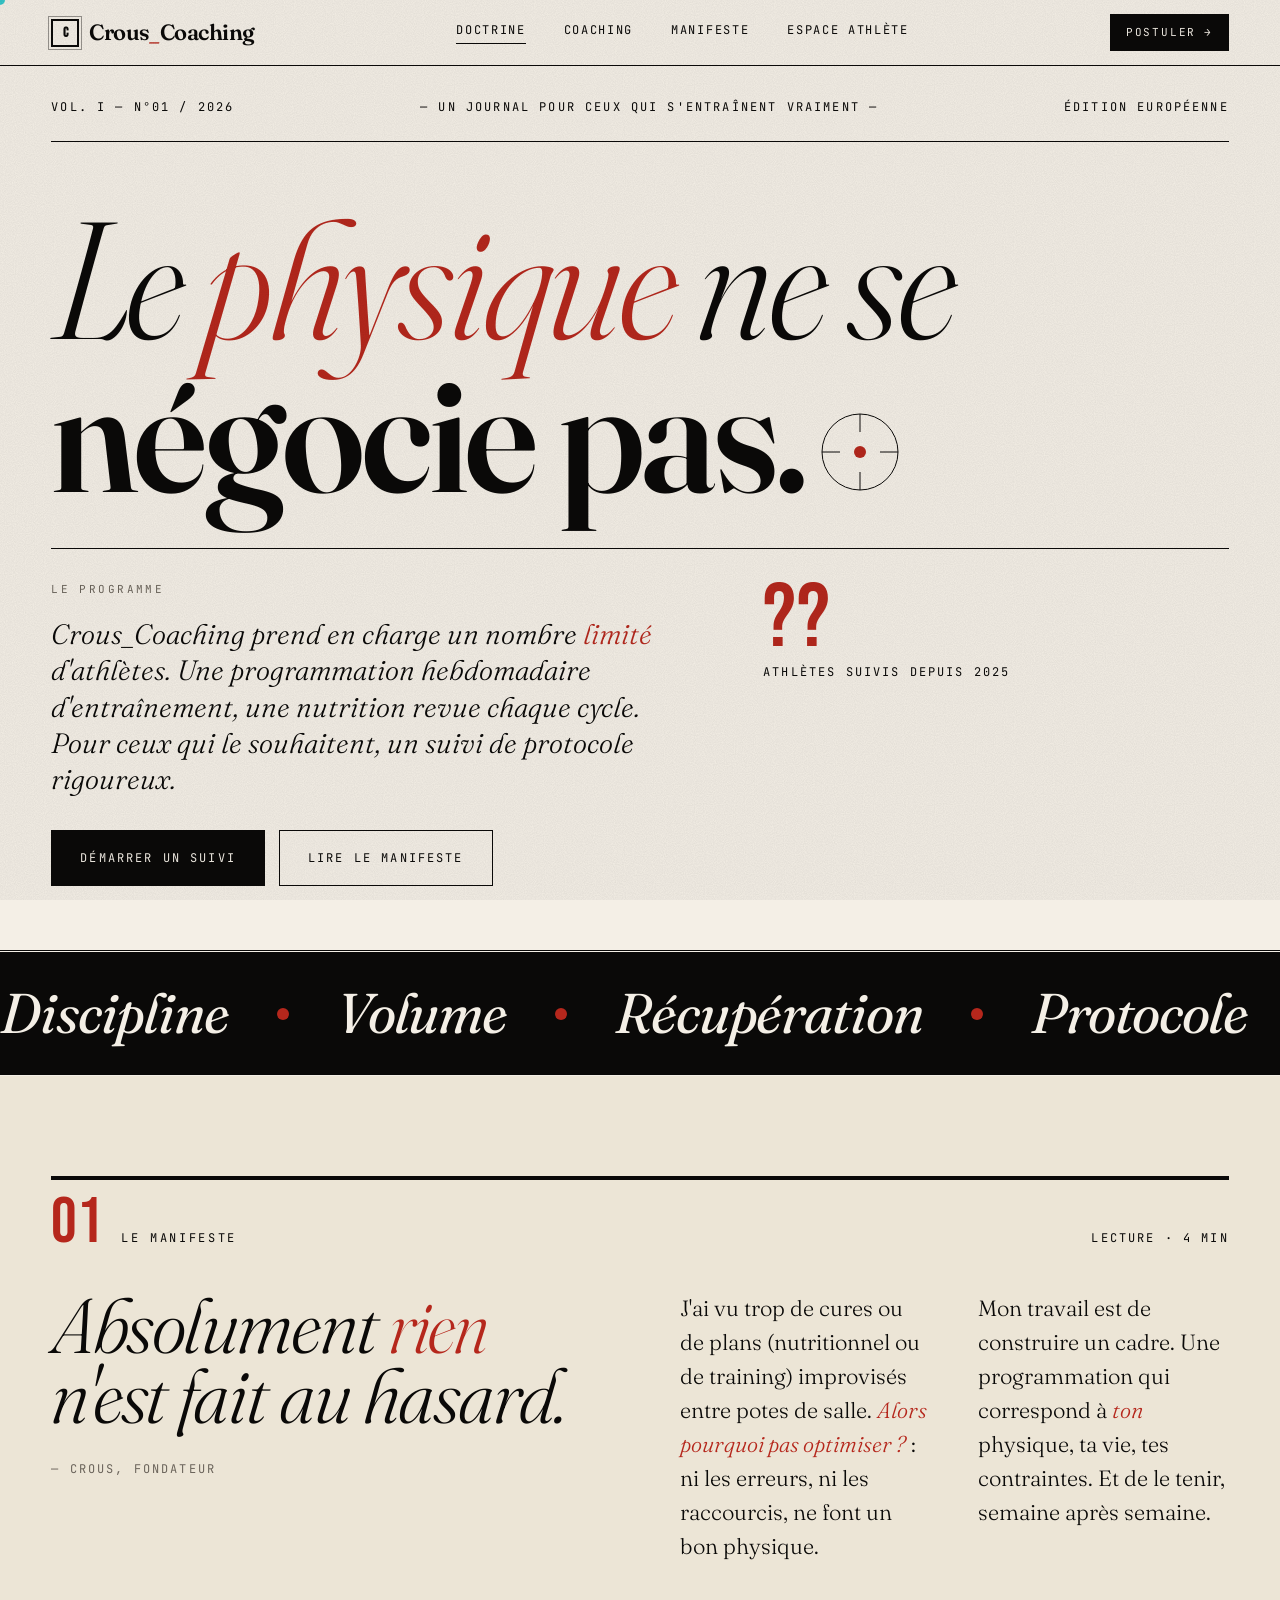
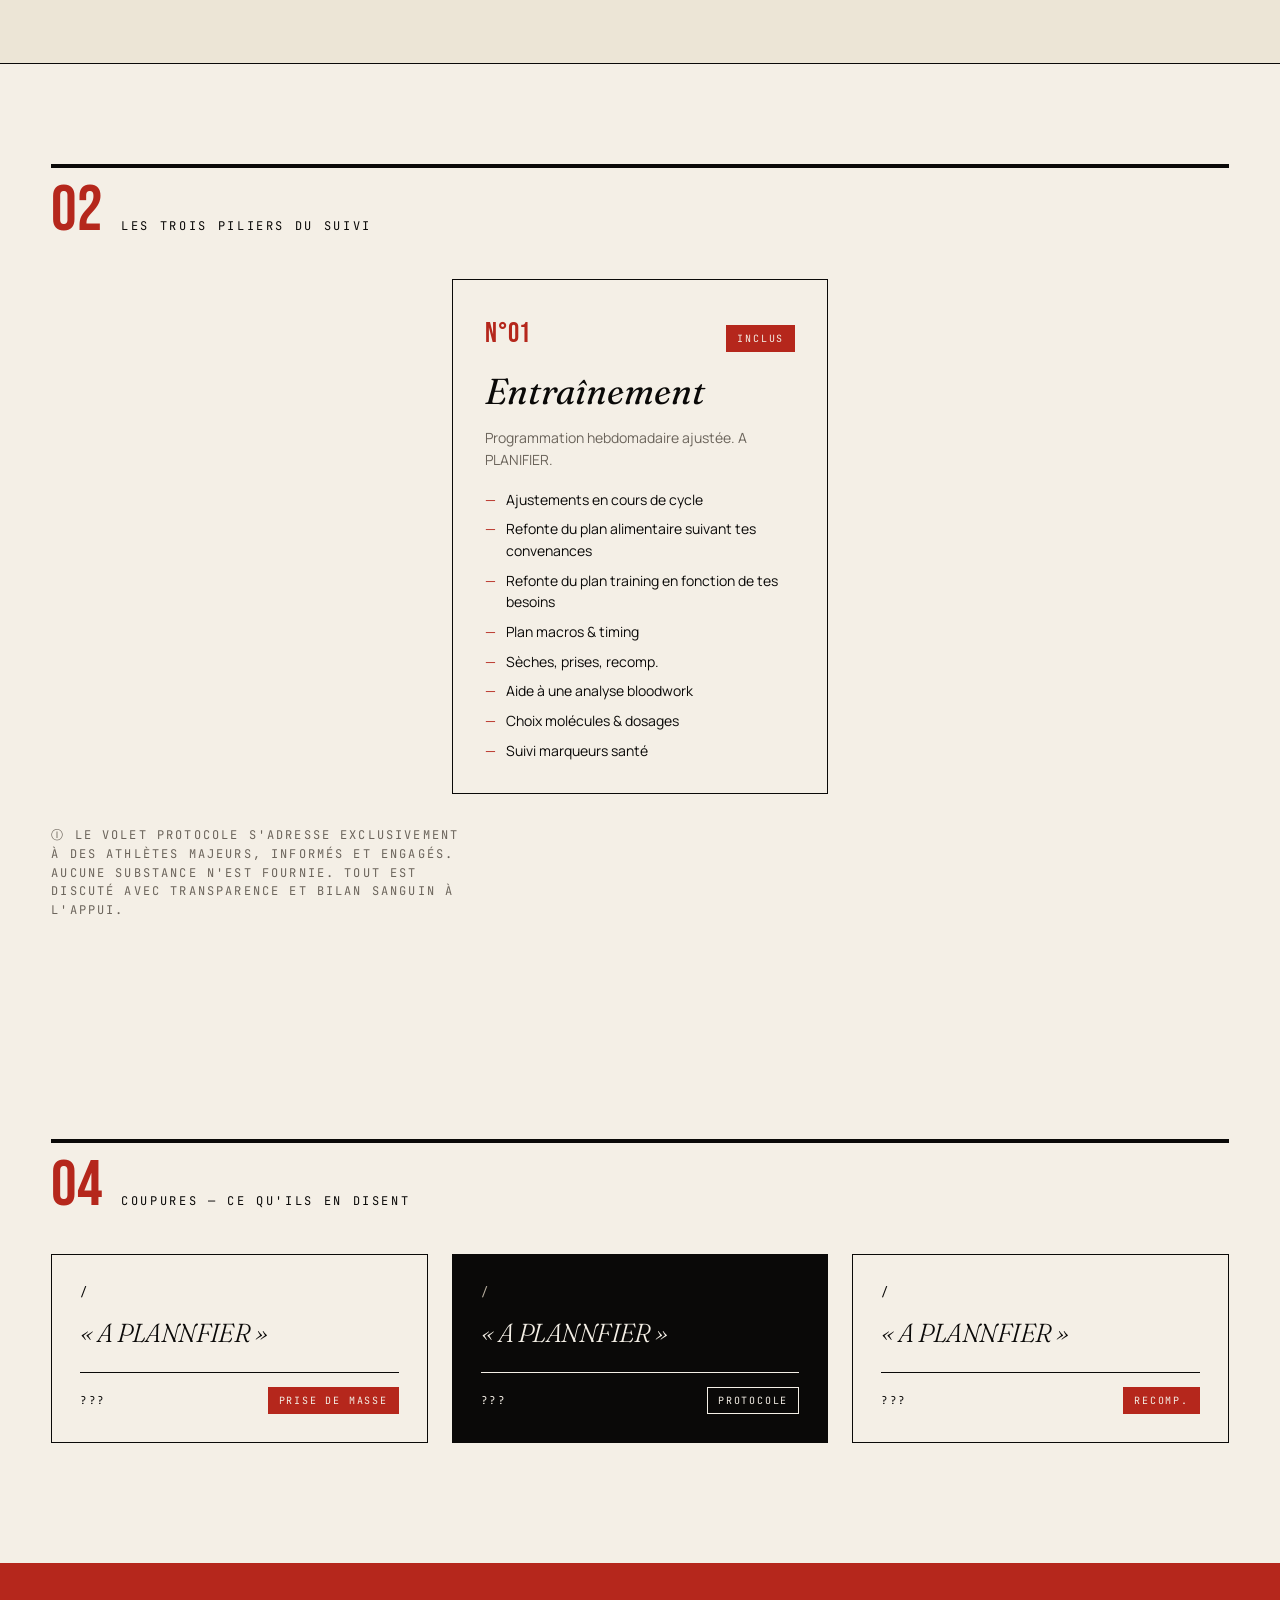
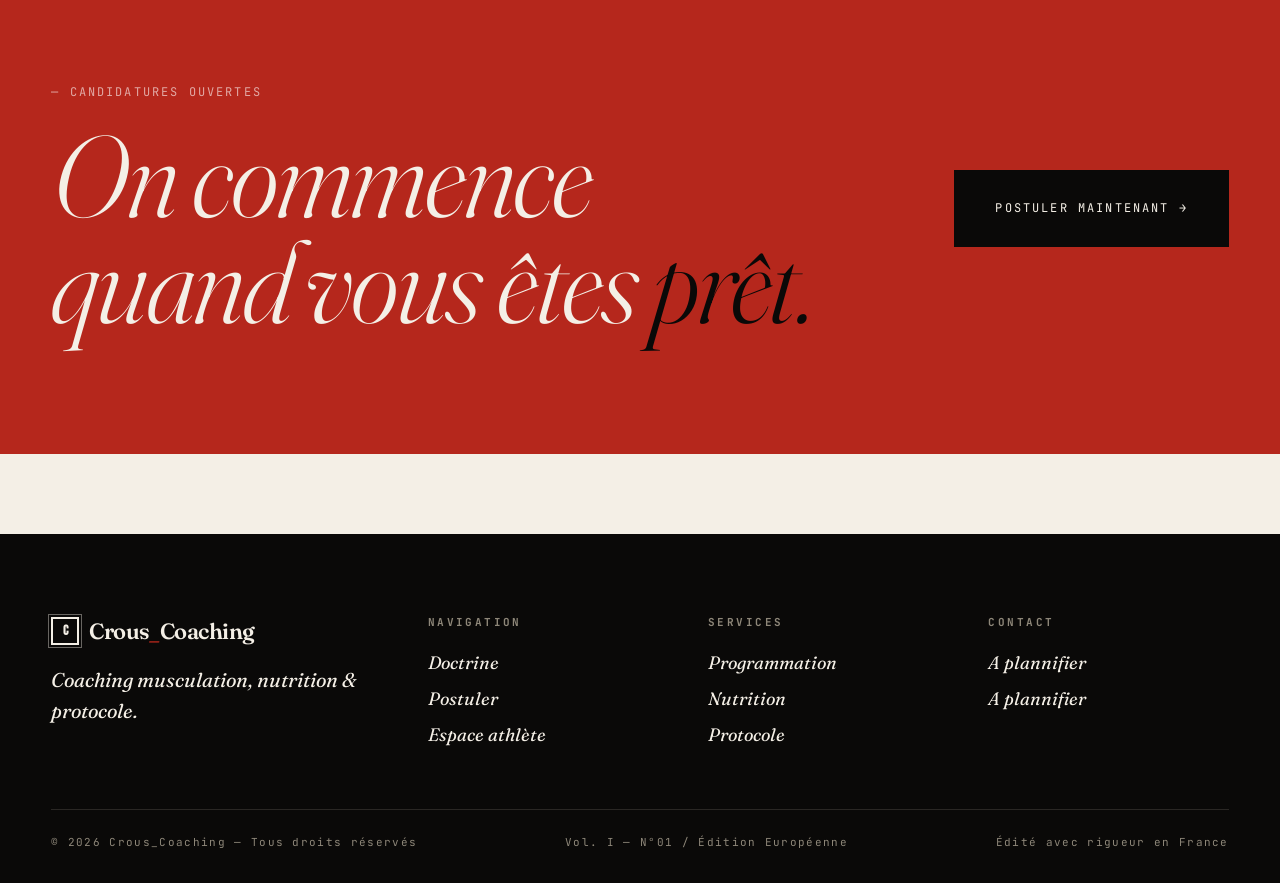
==== commit d0ab96b3: "Update index.html" ====
--- a/index.html
+++ b/index.html
@@ -37,7 +37,7 @@
     </div>
   </header>
 
-$  <div class="nav-drawer" id="navDrawer">
+<div class="nav-drawer" id="navDrawer">
     <nav>
       <a href="index.html">Doctrine</a>
       <a href="coaching.html">Coaching</a>
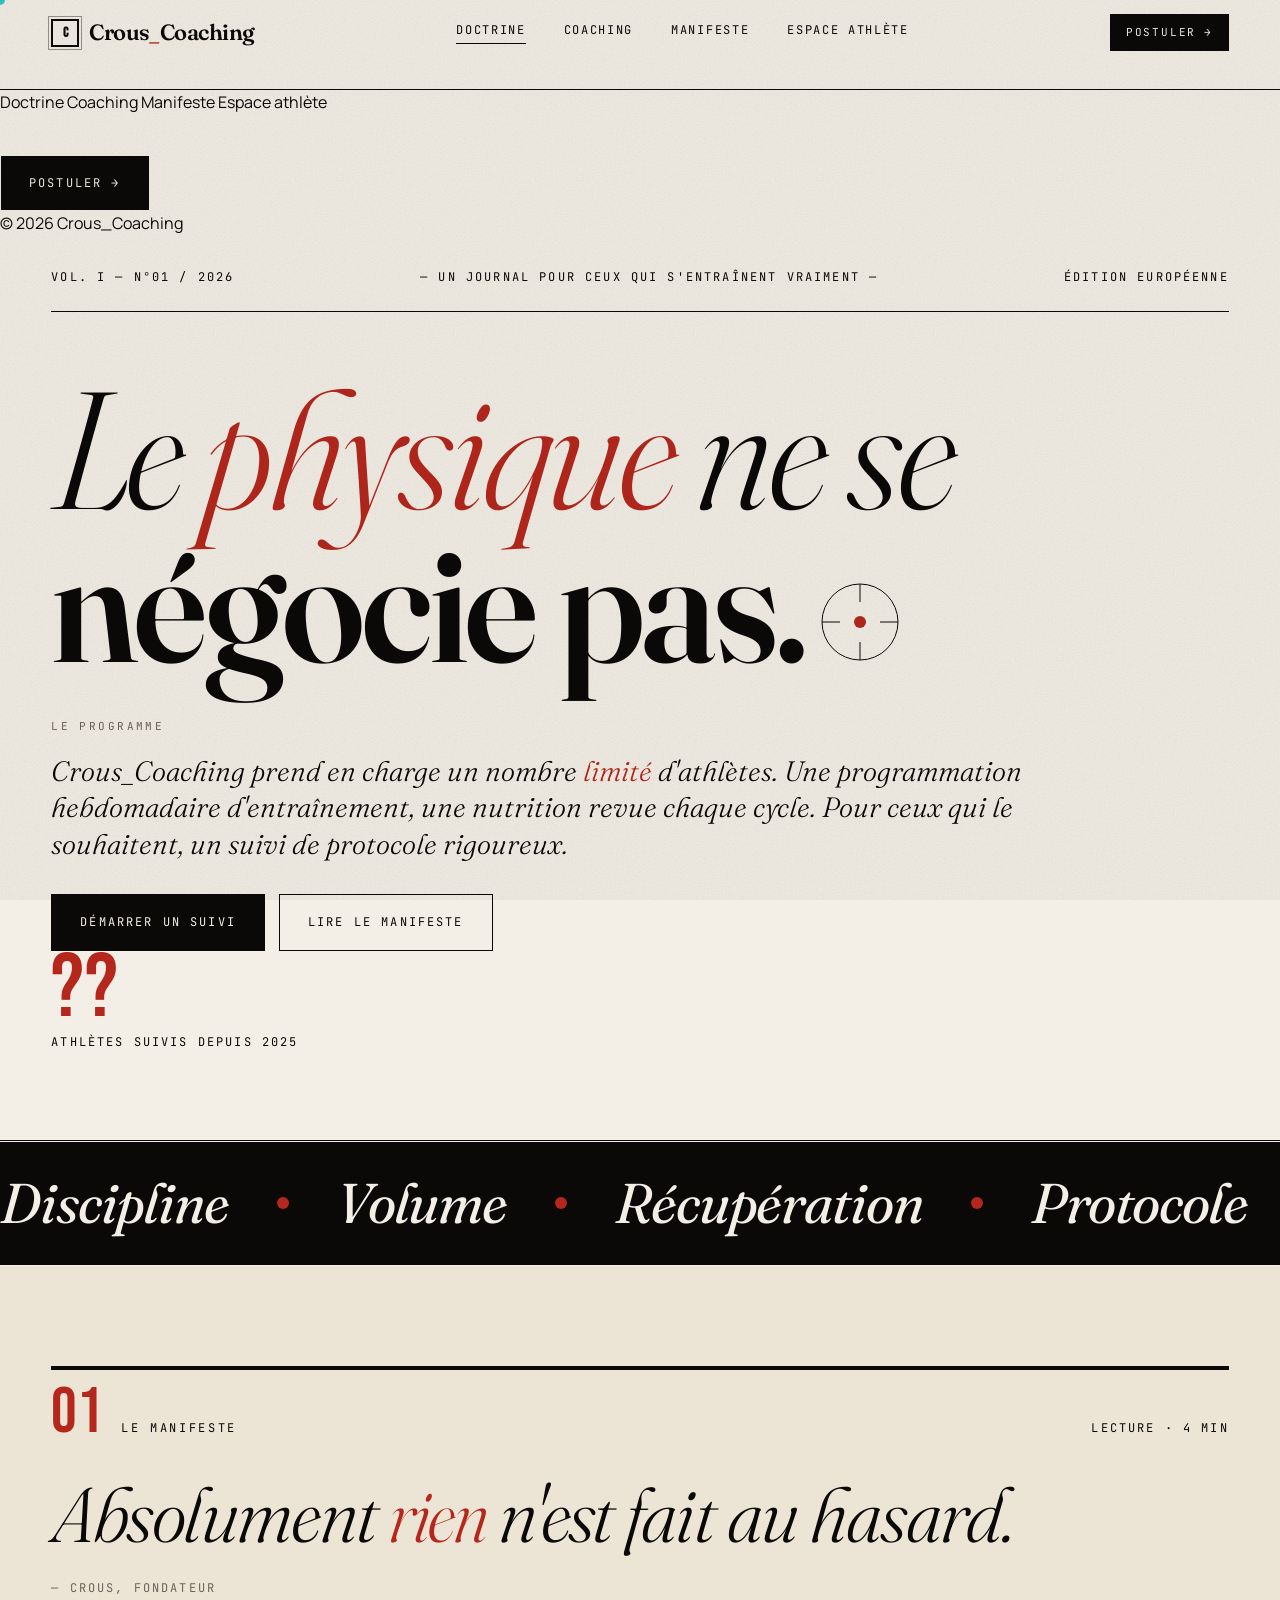
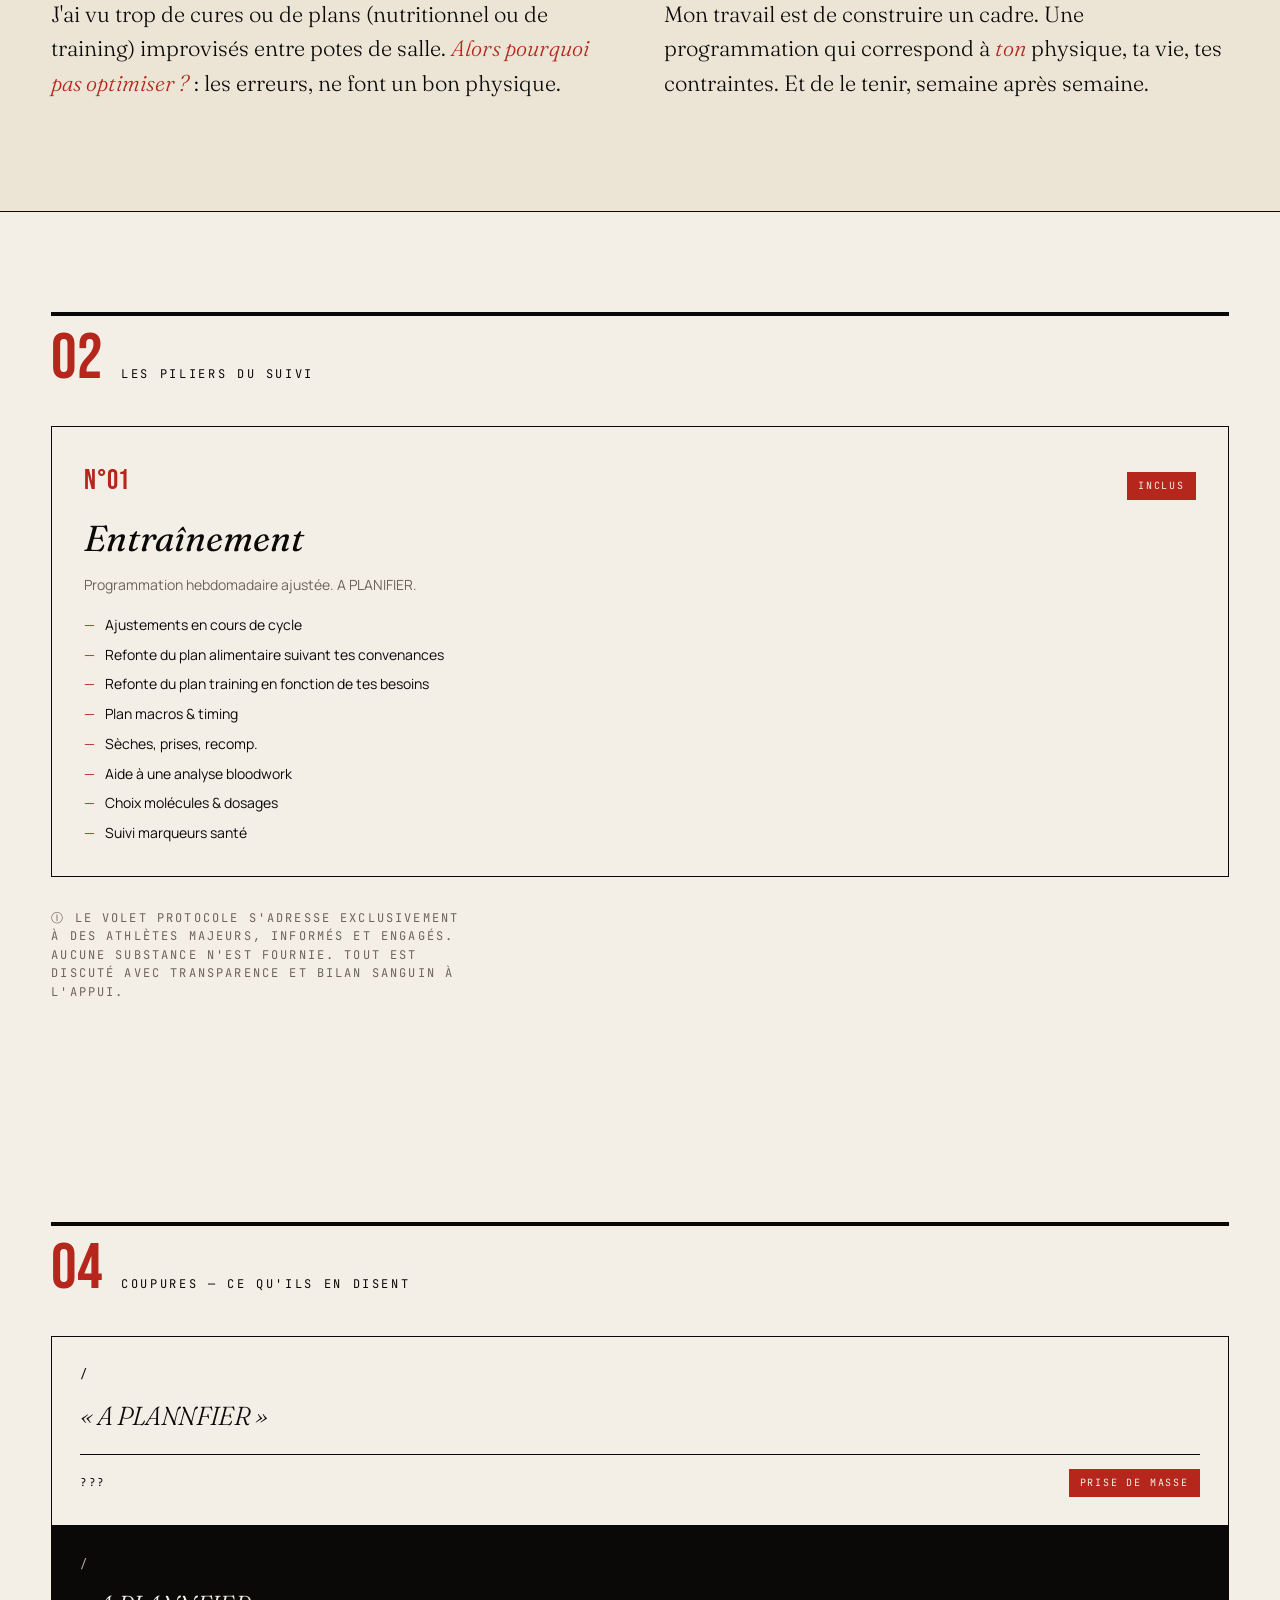
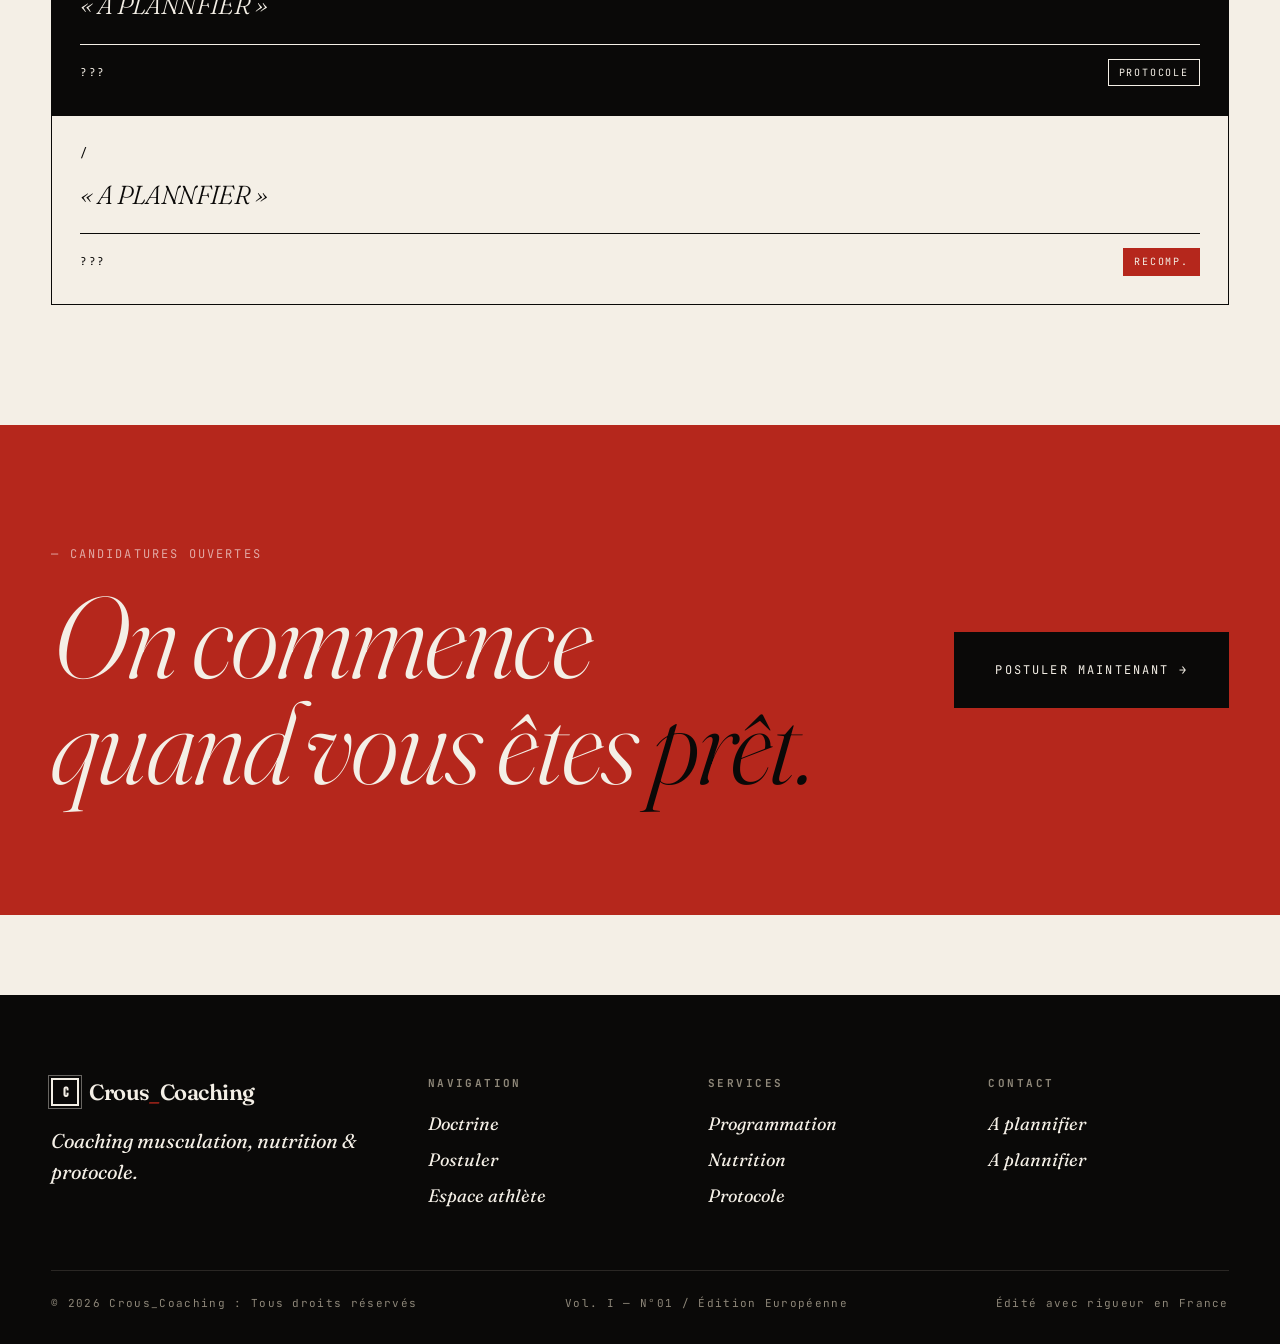
==== commit 83466068: "Update index.html" ====
--- a/index.html
+++ b/index.html
@@ -3,7 +3,7 @@
 <head>
   <meta charset="UTF-8" />
   <meta name="viewport" content="width=device-width, initial-scale=1.0" />
-  <meta name="description" content="Crous_Coaching — coaching musculation, nutrition et protocole. Programmation sur-mesure pour athlètes engagés." />
+  <meta name="description" content="Crous_Coaching : Programmation sur-mesure pour athlètes engagés." />
   <title>Crous_Coaching</title>
   <link rel="stylesheet" href="style.css" />
 
@@ -144,7 +144,7 @@
           <p style="margin-bottom: 1em;">
             J'ai vu trop de cures ou de plans (nutritionnel ou de training) improvisés
             entre potes de salle. <span style="color: var(--blood); font-style: italic;">Alors pourquoi pas optimiser ?</span> :
-            ni les erreurs, ni les raccourcis, ne font un bon physique.
+            les erreurs, ne font un bon physique.
           </p>
           <p>
             Mon travail est de construire un cadre. Une programmation qui correspond
@@ -160,7 +160,7 @@
     <div class="wrap">
       <div class="section-tag">
         <div class="section-tag__num">02</div>
-        <div class="section-tag__txt">Les trois piliers du suivi</div>
+        <div class="section-tag__txt">Les piliers du suivi</div>
       </div>
 
       <div class="grid-3">
@@ -294,7 +294,7 @@
         </div>
       </div>
       <div class="colophon__bottom">
-        <span>© 2026 Crous_Coaching — Tous droits réservés</span>
+        <span>© 2026 Crous_Coaching : Tous droits réservés</span>
         <span>Vol. I — N°01 / Édition Européenne</span>
         <span>Édité avec rigueur en France</span>
       </div>
--- a/style.css
+++ b/style.css
@@ -1,3 +1,8 @@
+/* =============================================================
+   CROUS_COACHING — IRON DOCTRINE
+   A strength-sport editorial. Built like a print magazine.
+   ============================================================= */
+
 @import url("https://fonts.googleapis.com/css2?family=Fraunces:ital,opsz,wght@0,9..144,300..900;1,9..144,300..900&family=Bebas+Neue&family=Manrope:wght@300;400;500;600;700&family=JetBrains+Mono:wght@400;500&display=swap");
 
 :root {
@@ -49,6 +54,7 @@
   outline: none;
 }
 
+/* --- GRAIN OVERLAY (gives every page a printed-paper feel) --- */
 body::before {
   content: "";
   position: fixed;
@@ -61,6 +67,7 @@
 }
 body.dark::before { mix-blend-mode: screen; opacity: .22; }
 
+/* --- CUSTOM CURSOR (a small red disc tracks the pointer) --- */
 .cursor-dot {
   position: fixed;
   top: 0; left: 0;
@@ -76,6 +83,9 @@
 .cursor-dot.lg { width: 36px; height: 36px; }
 @media (pointer: coarse) { .cursor-dot { display: none; } }
 
+/* =============================================================
+   TYPOGRAPHY
+   ============================================================= */
 
 .display {
   font-family: var(--ff-display);
@@ -114,7 +124,9 @@
   text-transform: uppercase;
 }
 
-
+/* =============================================================
+   LAYOUT PRIMITIVES
+   ============================================================= */
 
 .wrap { width: 100%; max-width: var(--measure); margin: 0 auto; padding: 0 var(--gutter); }
 
@@ -123,6 +135,9 @@
 .rule--thick { border-top: 4px solid var(--ink); }
 .dark .rule--thick { border-color: var(--paper); }
 
+/* =============================================================
+   NAVIGATION (top bar — like a magazine masthead)
+   ============================================================= */
 
 .masthead {
   border-bottom: 1px solid var(--ink);
@@ -202,6 +217,9 @@
   .nav-links { display: none; }
 }
 
+/* =============================================================
+   BUTTONS
+   ============================================================= */
 
 .btn {
   --bg: var(--ink); --fg: var(--paper);
@@ -238,6 +256,9 @@
 .btn--blood { --bg: var(--blood); --fg: var(--paper); border-color: var(--blood); }
 .btn--blood::before { background: var(--ink); }
 
+/* =============================================================
+   SECTION HEADER (numbered brutalist labels)
+   ============================================================= */
 
 .section-tag {
   display: flex; align-items: baseline; gap: 18px;
@@ -258,7 +279,9 @@
   text-transform: uppercase;
 }
 
-
+/* =============================================================
+   MARQUEE
+   ============================================================= */
 
 .marquee {
   border-top: 1px solid currentColor;
@@ -285,6 +308,9 @@
   to { transform: translateX(-50%); }
 }
 
+/* =============================================================
+   FORM
+   ============================================================= */
 
 .field {
   border-bottom: 1px solid currentColor;
@@ -313,6 +339,9 @@
 .field textarea { resize: vertical; min-height: 80px; }
 .field--active label { color: var(--blood); }
 
+/* =============================================================
+   FOOTER (colophon-style)
+   ============================================================= */
 
 footer.colophon {
   background: var(--ink); color: var(--paper);
@@ -350,6 +379,9 @@
   .colophon__grid { grid-template-columns: 1fr 1fr; }
 }
 
+/* =============================================================
+   CARDS (used on offers + dashboard)
+   ============================================================= */
 
 .card {
   border: 1px solid currentColor;
@@ -396,6 +428,9 @@
 .card--ink .card__price small,
 .card--blood .card__price small { color: rgba(255,255,255,.55); }
 
+/* =============================================================
+   TAGS
+   ============================================================= */
 
 .tag {
   display: inline-flex; align-items: center; gap: 6px;
@@ -406,10 +441,12 @@
   letter-spacing: .18em;
   text-transform: uppercase;
 }
-
 .tag--blood { background: var(--blood); color: var(--paper); border-color: var(--blood); }
 .tag--ghost { background: transparent; }
 
+/* =============================================================
+   UTILITIES
+   ============================================================= */
 
 .flex { display: flex; }
 .grid { display: grid; }
@@ -424,6 +461,9 @@
 }
 .reveal.in { opacity: 1; transform: none; }
 
+/* =============================================================
+   DASHBOARD-SPECIFIC
+   ============================================================= */
 
 .shell {
   display: grid;
@@ -495,6 +535,7 @@
   vertical-align: super; margin-right: 12px;
 }
 
+/* Editor rows for training/diet/protocol */
 .entry-list { display: grid; gap: 0; border-top: 1px solid var(--ink); }
 .entry {
   display: grid;
@@ -536,6 +577,7 @@
   .entry__del { text-align: left; }
 }
 
+/* Admin client list */
 .client-row {
   display: grid;
   grid-template-columns: 60px 1fr 1fr 1fr auto;
@@ -554,6 +596,7 @@
 .client-row__meta { font-family: var(--ff-mono); font-size: 11px; letter-spacing: .15em; text-transform: uppercase; color: var(--stone); }
 .client-row:hover .client-row__meta { color: #8E8779; }
 
+/* Toast */
 .toast {
   position: fixed; bottom: 24px; left: 50%;
   transform: translateX(-50%) translateY(80px);
@@ -566,6 +609,7 @@
 }
 .toast.in { transform: translateX(-50%) translateY(0); }
 
+/* Modal */
 .modal {
   position: fixed; inset: 0;
   background: rgba(10,9,8,.7);
@@ -586,321 +630,193 @@
   cursor: pointer;
 }
 
-
-
+/* =============================================================
+   ░░ MOBILE / RESPONSIVE OVERHAUL ░░
+   Ajouté pour rendre l'ensemble du site — et surtout l'espace
+   athlète — aussi soigné sur téléphone que sur ordinateur.
+   La plupart des grilles du site sont en styles inline ; on les
+   neutralise ici via des sélecteurs d'attribut + !important.
+   ============================================================= */
+
+/* Filet de sécurité : jamais de scroll horizontal sur mobile */
 html, body { overflow-x: hidden; }
-
-@media (max-width: 760px) {
-  .masthead__inner {
-    grid-template-columns: 1fr auto;
-    padding: 12px var(--gutter);
-  }
-  .nav-links { display: none; }
-  .nav-cta   { display: none; }
-}
-
-.grid-3 {
-  display: grid;
-  grid-template-columns: repeat(3, 1fr);
-  gap: 24px;
-}
-@media (max-width: 900px) {
-  .grid-3 { grid-template-columns: 1fr; }
-  .grid-3 > .grid-spacer { display: none; }
-}
-
-.grid-4 {
-  display: grid;
-  grid-template-columns: repeat(4, 1fr);
-  gap: 0;
-}
-@media (max-width: 640px) {
-  .grid-4 { grid-template-columns: 1fr 1fr; }
-}
-
-.grid-2 {
-  display: grid;
-  grid-template-columns: 1fr 1fr;
-  gap: 24px;
-}
-@media (max-width: 760px) {
-  .grid-2 { grid-template-columns: 1fr; }
-}
-
-.grid-hero {
-  display: grid;
-  grid-template-columns: 1.4fr 1fr;
-  gap: 60px;
-  border-top: 1px solid var(--ink);
-  padding-top: 32px;
-}
-@media (max-width: 760px) {
-  .grid-hero { grid-template-columns: 1fr; gap: 32px; }
-  .grid-hero .hero-stats { display: none; }
-}
-
-.grid-apply {
-  display: grid;
-  grid-template-columns: 1fr 1.4fr;
-  gap: 80px;
-}
-@media (max-width: 880px) {
-  .grid-apply { grid-template-columns: 1fr; gap: 40px; }
-}
-
-.grid-meta {
-  display: grid;
-  grid-template-columns: 1fr 1fr 1fr;
-  gap: 24px;
-  margin-bottom: 40px;
-}
-@media (max-width: 640px) {
-  .grid-meta { grid-template-columns: 1fr; gap: 12px; }
-}
-
-@media (max-width: 640px) {
-  .section-pad { padding: 48px 0 !important; }
-  .section-pad-lg { padding: 64px 0 !important; }
-}
-
-@media (max-width: 640px) {
-  .hero-cover-bar {
-    display: block !important;
-  }
-  .hero-cover-bar > div { text-align: left !important; }
-}
-
-@media (max-width: 640px) {
-  .display-hero { font-size: clamp(52px, 13vw, 100px) !important; }
-  .display-section { font-size: clamp(36px, 9vw, 64px) !important; }
-}
-
-@media (max-width: 640px) {
-  .marquee__track { font-size: 26px; gap: 24px; }
-}
-
-@media (max-width: 640px) {
-  .card { padding: 22px; gap: 14px; }
-  .card__title { font-size: 28px; }
-  .stat-num { font-size: 64px !important; }
-}
-
+img, svg, table { max-width: 100%; }
+
+/* ---------- TABLETTE (≤ 1024px) -------------------------------
+   Les grilles à 3 ou 4 colonnes passent à 2 colonnes.            */
+@media (max-width: 1024px) {
+  [style*="repeat(3"] { grid-template-columns: repeat(2, 1fr) !important; }
+  [style*="repeat(4"] { grid-template-columns: repeat(2, 1fr) !important; }
+  /* Les <div></div> vides servant de cale (centrage des cartes)
+     ne gênent pas en 2 colonnes. */
+}
+
+/* ---------- TÉLÉPHONE (≤ 768px) -------------------------------
+   Toutes les grilles inline passent en pleine largeur (1 col).   */
+@media (max-width: 768px) {
+
+  /* Effondre TOUTE grille inline multi-colonnes */
+  [style*="grid-template-columns"] { grid-template-columns: 1fr !important; }
+
+  /* Réduit les très grands écarts inline */
+  [style*="gap: 80px"] { gap: 32px !important; }
+  [style*="gap: 60px"] { gap: 28px !important; }
+  [style*="gap: 48px"] { gap: 24px !important; }
+  [style*="gap: 40px"] { gap: 22px !important; }
+
+  /* Réduit les paddings de section verticaux énormes */
+  [style*="padding: 120px 0"] { padding-top: 56px !important; padding-bottom: 56px !important; }
+  [style*="padding: 100px 0"] { padding-top: 48px !important; padding-bottom: 48px !important; }
+  [style*="padding: 80px 0 40px"] { padding: 44px 0 24px !important; }
+
+  /* Titres géants : on borne pour éviter tout débordement */
+  [style*="clamp(64px"] { font-size: clamp(40px, 12vw, 66px) !important; }
+  [style*="clamp(56px, 9vw"] { font-size: clamp(40px, 12vw, 64px) !important; }
+  [style*="clamp(48px, 9vw"] { font-size: clamp(38px, 11vw, 60px) !important; }
+  .display, .panel-head h1, blockquote.display { word-break: break-word; }
+
+  /* Marges internes des colonnes (manifeste en 2 colonnes texte) */
+  [style*="columns: 2"] { columns: 1 !important; }
+
+  /* CTA / boutons pleine largeur plus confortables au pouce */
+  .btn { padding: 16px 22px; }
+
+  /* Pied de page en une colonne */
+  .colophon__grid { grid-template-columns: 1fr !important; gap: 28px; }
+  .colophon__bottom { gap: 8px; }
+}
+
+/* ---------- ESPACE ATHLÈTE / ADMIN (≤ 880px) ------------------
+   La barre latérale devient une barre supérieure compacte,
+   collante, avec une navigation horizontale défilante.           */
 @media (max-width: 880px) {
   .shell { grid-template-columns: 1fr; }
-  .shell__side { position: relative; height: auto; padding: 16px; }
+
+  /* IMPORTANT : sans ceci, la nav horizontale (liens en nowrap) impose
+     sa largeur de contenu au conteneur et déborde. min-width:0 autorise
+     les items de la grille à rétrécir → la nav devient réellement défilante. */
+  .shell > * { min-width: 0; }
+
+  .shell__side {
+    position: sticky; top: 0; z-index: 60;
+    height: auto;
+    min-width: 0;
+    flex-direction: column;
+    gap: 12px;
+    padding: 12px var(--gutter);
+    border-bottom: 1px solid var(--blood);
+  }
+
+  /* On masque le petit libellé "Espace athlète privé / Console admin"
+     pour gagner de la hauteur en haut d'écran */
+  .shell__side > .kicker { display: none; }
+
+  /* Navigation horizontale, défilante au doigt, sans scrollbar visible */
   .side-nav {
     flex-direction: row;
-    flex-wrap: wrap;
+    margin-top: 0;
+    min-width: 0;
+    gap: 2px;
     overflow-x: auto;
-    margin-top: 12px;
-    gap: 4px;
-  }
+    -webkit-overflow-scrolling: touch;
+    scrollbar-width: none;
+    padding-bottom: 2px;
+    /* Léger fondu à droite : indique visuellement qu'on peut faire défiler */
+    -webkit-mask-image: linear-gradient(to right, #000 90%, transparent 100%);
+            mask-image: linear-gradient(to right, #000 90%, transparent 100%);
+  }
+  .side-nav::-webkit-scrollbar { display: none; }
   .side-nav a {
-    padding: 8px 10px;
-    font-size: 10px;
-    border-left: none;
+    white-space: nowrap;
+    border-left: 0;
     border-bottom: 2px solid transparent;
-    white-space: nowrap;
+    padding: 9px 13px;
   }
   .side-nav a.is-active {
+    border-left: 0;
     border-bottom-color: var(--blood);
     background: rgba(181,39,28,.12);
   }
-  .shell__main { padding: 20px 16px; }
-}
-
-.dash-cards {
-  display: grid;
-  grid-template-columns: repeat(3, 1fr);
-  gap: 24px;
-}
-@media (max-width: 880px) {
-  .dash-cards { grid-template-columns: 1fr; }
-}
-
-@media (max-width: 640px) {
-  .panel-head { flex-direction: column; align-items: flex-start; gap: 8px; }
-  .panel-head h1 { font-size: clamp(30px, 8vw, 56px) !important; }
-}
-
-@media (max-width: 720px) {
+
+  .shell__user {
+    margin-top: 0;
+    padding-top: 12px;
+  }
+
+  .shell__main { padding: 24px var(--gutter) 56px; }
+}
+
+
+@media (max-width: 768px) {
   .entry {
-    grid-template-columns: 56px 1fr !important;
-    gap: 6px;
-  }
+    grid-template-columns: auto 1fr !important;
+    gap: 2px 14px;
+    padding: 18px 0;
+    align-items: start;
+  }
+  .entry__day { grid-row: span 2; font-size: 32px; line-height: 1; }
+  .entry__name { font-size: 20px; }
   .entry__meta { grid-column: 2; }
-  .entry__del  { grid-column: 2; text-align: left; }
-  .entry-form  { grid-template-columns: 1fr !important; }
+  .entry__del {
+    grid-column: 1 / -1;
+    text-align: left;
+    margin-top: 8px;
+    padding-top: 8px;
+    border-top: 1px dashed var(--stone);
+  }
+
+  .entry-form {
+    grid-template-columns: 1fr !important;
+    gap: 14px;
+    padding: 20px 0;
+  }
+  .entry-form .btn { width: 100%; justify-content: center; }
+}
+
+
+@media (max-width: 768px) {
+  [style*="border-bottom: 1px solid var(--ink); margin-bottom: 32px"] {
+    overflow-x: auto;
+    -webkit-overflow-scrolling: touch;
+    scrollbar-width: none;
+  }
+  [style*="border-bottom: 1px solid var(--ink); margin-bottom: 32px"]::-webkit-scrollbar { display: none; }
+  .ed-tab {
+    flex: 0 0 auto !important;
+    padding: 13px 16px !important;
+    font-size: 11px !important;
+    letter-spacing: .08em !important;
+    white-space: nowrap;
+    line-height: 1;
+  }
+}
+
+@media (max-width: 768px) {
+  .client-row {
+    grid-template-columns: auto 1fr !important;
+    gap: 4px 14px;
+    padding: 16px 0;
+    align-items: start;
+  }
+  .client-row__num { grid-row: span 3; font-size: 28px; }
+  .client-row:hover { padding-left: 0; padding-right: 0; background: transparent; color: inherit; }
+  .client-row:active { background: var(--ink); color: var(--paper); }
 }
 
 @media (max-width: 760px) {
-  .client-row { grid-template-columns: 40px 1fr auto !important; }
-  .client-row__hide { display: none; }
-}
-
-.admin-stats {
-  display: grid;
-  grid-template-columns: repeat(4, 1fr);
-  gap: 0;
-  margin-bottom: 32px;
-  border-top: 4px solid var(--ink);
-  border-bottom: 4px solid var(--ink);
-}
-@media (max-width: 640px) {
-  .admin-stats { grid-template-columns: 1fr 1fr; }
-  .admin-stats > div { border-right: none !important; border-bottom: 1px solid var(--ink); }
-}
-
-.ed-tabs {
-  display: flex;
-  gap: 0;
-  border-bottom: 1px solid var(--ink);
-  margin-bottom: 32px;
-  overflow-x: auto;
-  -webkit-overflow-scrolling: touch;
-}
-.ed-tab {
-  flex: 0 0 auto;
-  padding: 14px 12px;
-  font-family: var(--ff-mono);
-  font-size: 11px;
-  letter-spacing: .14em;
-  text-transform: uppercase;
-  cursor: pointer;
-  border-bottom: 4px solid transparent;
-  margin-bottom: -1px;
-  color: var(--stone);
-  white-space: nowrap;
-}
-.ed-tab.is-active { border-bottom-color: var(--blood); color: var(--ink); }
-
-.login-grid {
-  min-height: 100vh;
-  display: grid;
-  grid-template-columns: 1.1fr 1fr;
-}
-@media (max-width: 880px) {
-  .login-grid { grid-template-columns: 1fr; }
-  .login-left  { display: none; }
-}
-
-@media (max-width: 600px) {
-  .modal { padding: 0; align-items: flex-end; }
-  .modal__card { max-width: 100%; padding: 28px 20px 40px; }
-}
-
-@media (max-width: 640px) {
-  footer.colophon { padding: 40px 16px 24px; margin-top: 0; }
-  .colophon__grid { grid-template-columns: 1fr 1fr !important; gap: 24px; }
-  .colophon__bottom { flex-direction: column; gap: 6px; }
-}
-@media (max-width: 400px) {
-  .colophon__grid { grid-template-columns: 1fr !important; }
-}
-
-@media (max-width: 480px) {
-  .btn-group { flex-direction: column; }
-  .btn-group .btn { width: 100%; justify-content: center; }
-}
-
-@media (max-width: 640px) {
-  .coaching-table th,
-  .coaching-table td { padding: 10px 4px !important; font-size: 13px; }
-}
-
-@media (max-width: 640px) {
-  .manifeste-cols { columns: 1 !important; }
-}
-
-@media (max-width: 640px) {
-  .hero { padding-bottom: 32px; }
-  .wrap { padding-left: 16px; padding-right: 16px; }
-}
-
-
-@media (max-width: 760px) {
-  .client-row__hide { display: none; }
-  .client-row { grid-template-columns: 40px 1fr auto !important; }
-}
-
-
-.burger {
-  display: none;
-  flex-direction: column;
-  justify-content: center;
-  gap: 5px;
-  width: 36px;
-  height: 36px;
-  cursor: pointer;
-  background: none;
-  border: none;
-  padding: 4px;
-  z-index: 200;
-}
-.burger span {
-  display: block;
-  width: 100%;
-  height: 2px;
-  background: currentColor;
-  border-radius: 2px;
-  transition: transform .3s cubic-bezier(.2,.7,.3,1), opacity .3s;
-  transform-origin: center;
-}
-.burger.open span:nth-child(1) { transform: translateY(7px) rotate(45deg); }
-.burger.open span:nth-child(2) { opacity: 0; transform: scaleX(0); }
-.burger.open span:nth-child(3) { transform: translateY(-7px) rotate(-45deg); }
-
-@media (max-width: 760px) {
-  .burger { display: flex; }
-  .nav-cta { display: none; }
-}
-
-.nav-drawer {
-  position: fixed;
-  top: 0; left: 0; right: 0; bottom: 0;
-  background: var(--ink);
-  color: var(--paper);
-  z-index: 150;
-  display: flex;
-  flex-direction: column;
-  justify-content: center;
-  padding: 48px var(--gutter);
-  opacity: 0;
-  pointer-events: none;
-  transform: translateY(-12px);
-  transition: opacity .35s cubic-bezier(.2,.7,.3,1), transform .35s cubic-bezier(.2,.7,.3,1);
-}
-.nav-drawer.open {
-  opacity: 1;
-  pointer-events: all;
-  transform: none;
-}
-.nav-drawer nav {
-  display: flex;
-  flex-direction: column;
-  gap: 8px;
-}
-.nav-drawer nav a {
-  font-family: var(--ff-display);
-  font-style: italic;
-  font-weight: 300;
-  font-size: clamp(40px, 10vw, 72px);
-  line-height: 1.05;
-  letter-spacing: -.02em;
-  color: var(--paper);
-  border-bottom: 1px solid #2A2724;
-  padding: 12px 0;
-  transition: color .2s, padding-left .2s;
-}
-.nav-drawer nav a:hover { color: var(--blood); padding-left: 12px; }
-.nav-drawer .drawer-cta {
-  margin-top: 32px;
-}
-.nav-drawer .drawer-footer {
-  margin-top: auto;
-  font-family: var(--ff-mono);
-  font-size: 11px;
-  letter-spacing: .18em;
-  text-transform: uppercase;
-  color: #8E8779;
-}
+  .masthead__inner { gap: 12px; padding: 12px var(--gutter); }
+  .brand { font-size: 19px; }
+}
+
+
+@media (max-width: 768px) {
+  [style*="grid-template-columns: 1fr 1fr 1fr"] > div[style*="border: 1px solid var(--ink); padding: 18px"] {
+    padding: 14px 16px !important;
+  }
+  [style*="grid-template-columns: 1fr 1fr 1fr"] { gap: 12px !important; margin-bottom: 28px !important; }
+
+  .panel-head { margin-bottom: 24px; padding-bottom: 14px; }
+
+  .card { padding: 24px; }
+  .card .stat-num[style*="88px"] { font-size: 66px !important; }
+}
